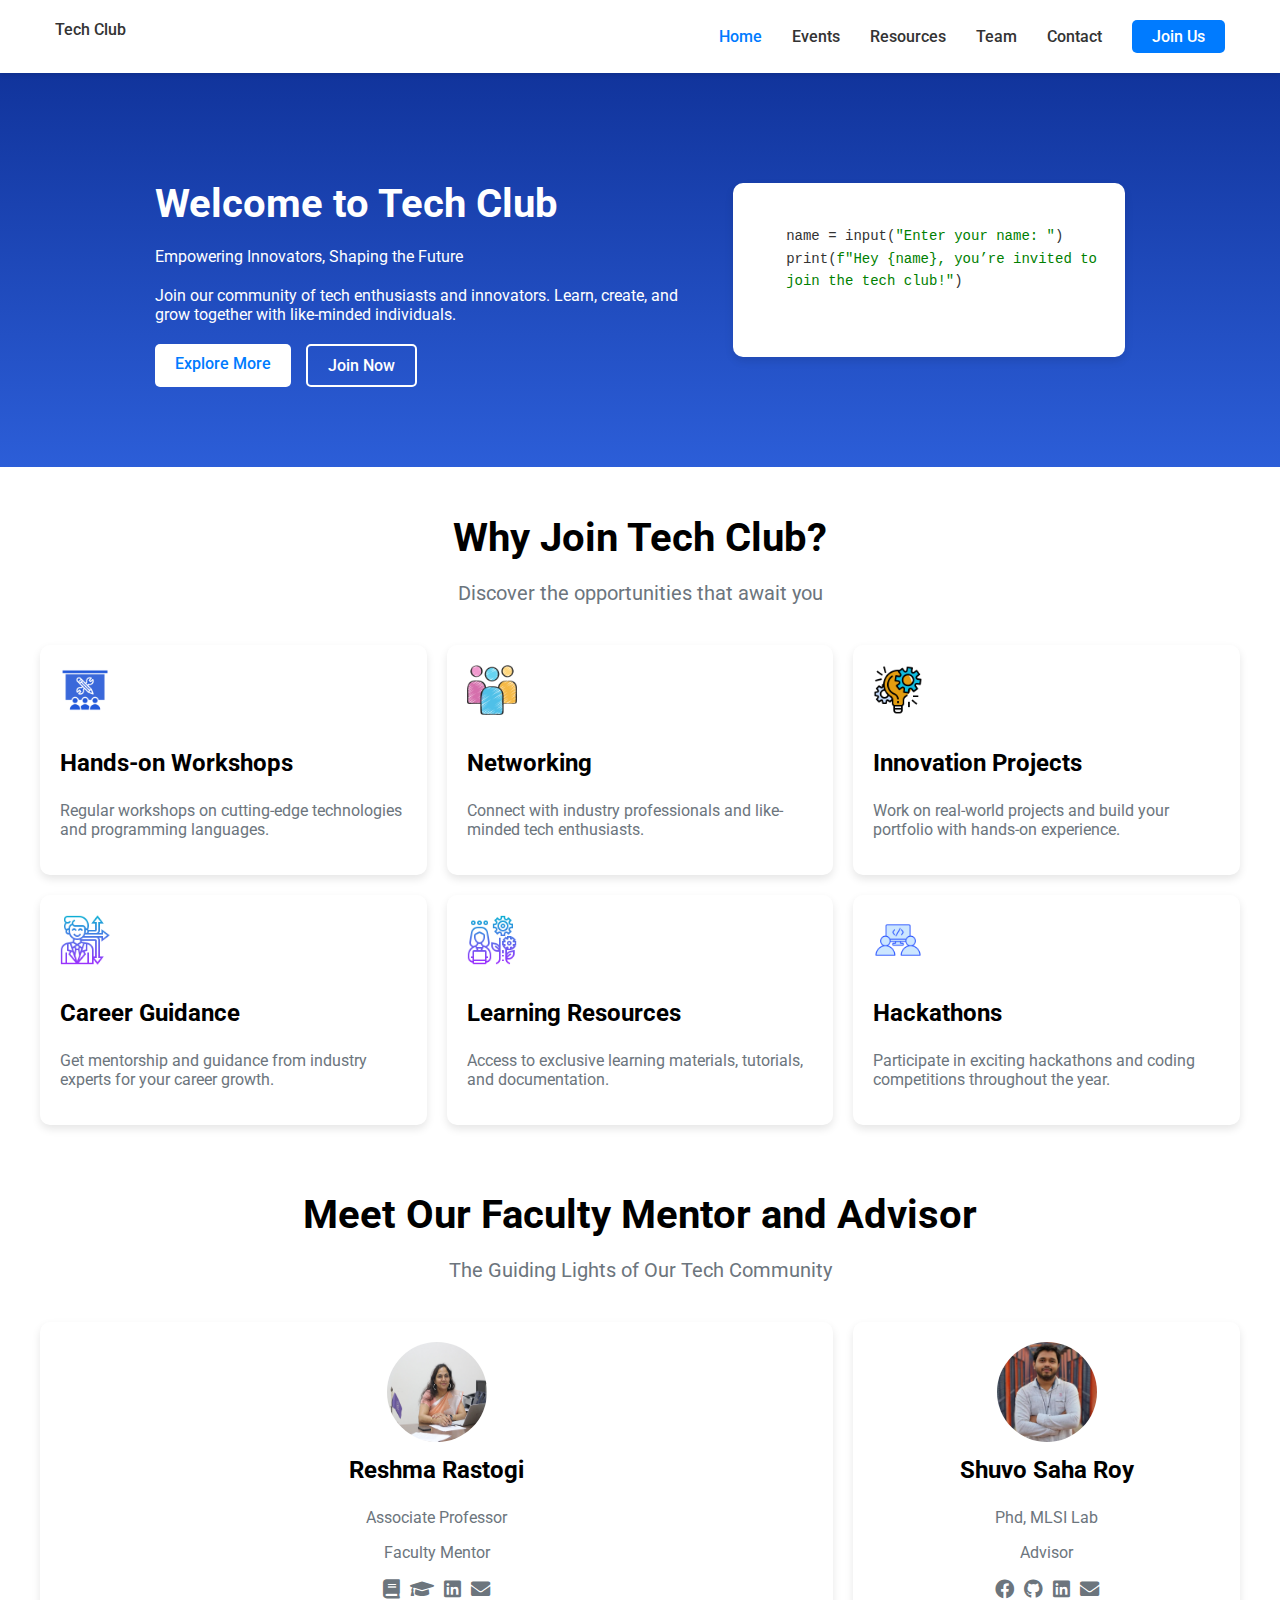
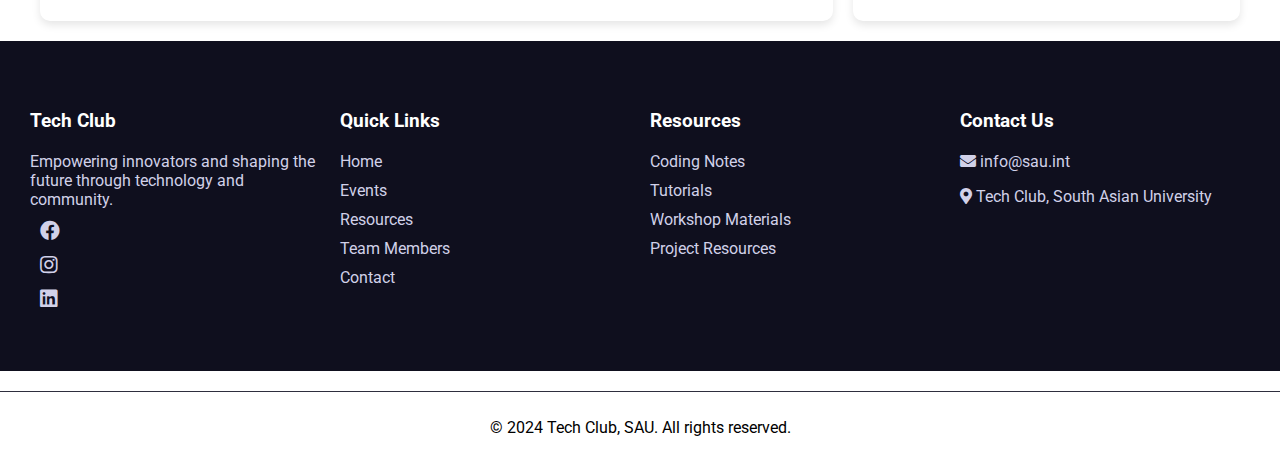
==== index.html @ a5a79796 "minor changes in index.html on 31dec24" ====
<!DOCTYPE html>
<html lang="en">
<head>
    <meta charset="UTF-8">
    <meta name="viewport" content="width=device-width, initial-scale=1.0">
    <title>Tech club</title>
    <link href="https://cdnjs.cloudflare.com/ajax/libs/font-awesome/5.15.3/css/all.min.css" rel="stylesheet"/>
    <link href="https://fonts.googleapis.com/css2?family=Roboto:wght@400;700&amp;display=swap" rel="stylesheet"/>
    <link rel="stylesheet" href="css/style.css">
    <link rel="stylesheet" href="css/index.css">
</head>
<body>

  <div class="navbar">
    <a class="logo" href="#">Tech Club</a>
    <button class="toggle-button">&#9776;</button>
    <div class="nav-links">
        <a href="index.html" class="active">Home</a>
        <a href="events.html">Events</a>
        <a href="https://sites.google.com/view/saubtech">Resources</a>
        <a href="team.html">Team </a>
        <a href="contactus.html">Contact</a>
        <a class="join-us" href="https://sau.int">Join Us</a>
    </div>
</div>

<div class="hero">
    <div class="hero-text">
        <h1>Welcome to Tech Club</h1>
        <p>Empowering Innovators, Shaping the Future</p>
        <p>Join our community of tech enthusiasts and innovators. Learn, create, and grow together with like-minded individuals.</p>
        <div class="buttons">
            <a class="explore-more" href="events.html">Explore More</a>
            <a class="join-now" href="https://sau.int">Join Now</a>
        </div>
    </div>
    <div class="code-container">
        <pre>
<code> 
    name = input(<span style="color: green;">"Enter your name: "</span>)
    print(<span style="color: green;">f"Hey {name}, you’re invited to 
    join the tech club!"</span>)
</code>
        </pre>
    </div>
</div>






<!--  Why join Tech club   -->
<div class="whyjoin">
  <h1 id="whyjoinh1">
   Why Join Tech Club?
  </h1>
  <p id="whyjoinp">
   Discover the opportunities that await you
  </p>
  <div class="card-grid">
   <div class="card">
    <img alt="Icon" height="40" src="assests/icons/vocational.png" width="40"/>
    <h3>
     Hands-on Workshops
    </h3>
    <p>
     Regular workshops on cutting-edge technologies and programming languages.
    </p>
   </div>
   <div class="card">
    <img alt="Icon" height="40" src="assests/icons/group_1550587.png" width="40"/>
    <h3>
     Networking
    </h3>
    <p>
     Connect with industry professionals and like-minded tech enthusiasts.
    </p>
   </div>
   <div class="card">
   
    <img alt="Icon" height="40" src= "assests/icons/innovation.png" width="40"/>
    <h3>
     Innovation Projects
    </h3>
    <p>
     Work on real-world projects and build your portfolio with hands-on experience.
    </p>
   </div>
   <div class="card">
    <img alt="Icon" height="40" src="assests/icons/careerdirection.png" width="40"/>
    <h3>
     Career Guidance
    </h3>
    <p>
     Get mentorship and guidance from industry experts for your career growth.
    </p>
   </div>
   <div class="card">
    <img alt="Icon" height="40" src="assests/icons/learningresourses.png" width="40"/>
    <h3>
     Learning Resources
    </h3>
    <p>
     Access to exclusive learning materials, tutorials, and documentation.
    </p>
   </div>
   <div class="card">
    <img alt="Icon" height="40" src="assests/icons/hackathons.png" width="40"/>
    <h3>
     Hackathons
    </h3>
    <p>
     Participate in exciting hackathons and coding competitions throughout the year.
    </p>
   </div>
  </div>
 </div>


 <div class="team">
    <h1 id="teamh1">
        Meet Our Faculty Mentor and Advisor
    </h1>
    <p id="teamp">
        The Guiding Lights of Our Tech Community
    </p>
    <div class="team-grid">
        <div class="faculty">
            <img src="assests/images/facultymentor.png" alt="faculty-mentor">
            <h3>Reshma Rastogi</h3>
            <p>Associate Professor</p>
            <p>Faculty Mentor</p>
            <div class="team-social-icons">
                <a href="https://ieeexplore.ieee.org/author/37086613294" target="_blank"><i class="fas fa-book"></i></a>
                <a href="https://scholar.google.co.in/citations?user=NqIkygEAAAAJ&hl=en" target="_blank"><i class="fas fa-graduation-cap"></i></a>
                <a href="https://www.linkedin.com/in/reshma-rastogi-nee-khemchandani-743716a/" target="_blank"><i class="fab fa-linkedin"></i></a>
                <a href="https://mail.google.com/mail/?view=cm&fs=1&to=reshma.khemchandani@sau.ac.in" target="_blank"><i class="fas fa-envelope"></i></a>

            </div>

        </div>
        <div class="advisor">
            <img src="assests/images/advisor1.jpeg" alt="advisors">
            <h3>Shuvo Saha Roy</h3>
            <p>Phd, MLSI Lab</p>
            <p>Advisor</p>
            <div class="team-social-icons">
                <a href="https://fb.com/ShuvoSahaRoy" target="_blank"><i class="fab fa-facebook"></i></a>
                <a href="https://github.com/ShuvoSahaRoy" target="_blank"><i class="fab fa-github"></i></a>
                <a href="https://www.linkedin.com/in/ShuvoSahaRoy" target="_blank"><i class="fab fa-linkedin"></i></a>
                <a href="https://mail.google.com/mail/?view=cm&fs=1&to=shuvosaha@students.sau.ac.in" target="_blank"><i class="fas fa-envelope"></i></a>

            </div>
        </div>
    </div>
</div>








<!--  footer   -->
<footer class="footer">
    <div>
        <h3>Tech Club</h3>
        <p>Empowering innovators and shaping the future through technology and community.</p>
        <div class="social-icons">
            <a href="https://sau.int"><i class="fab fa-facebook"></i></a>
            <a href="https://sau.int"><i class="fab fa-instagram"></i></a>
            <a href="https://sau.int"><i class="fab fa-linkedin"></i></a>
        </div>
    </div>
    <div>
        <h3>Quick Links</h3>
        <a href="index.html">Home</a>
        <a href="events.html">Events</a>
        <a href="https://sites.google.com/view/saubtech">Resources</a>
        <a href="team.html">Team Members</a>
        <a href="contactus.html">Contact</a>
    </div>
    <div>
        <h3>Resources</h3>
        <a href="https://github.com/methylDragon/coding-notes" target="_blank">Coding Notes</a>
        <a href="https://youtube.com/@mycodeschool" target="_blank">Tutorials</a>
        <a href="https://stackoverflow.com/" target="_blank">Workshop Materials</a>
        <a href="#" target="_blank">Project Resources</a>
    </div>
    <div>
        <h3>Contact Us</h3>
        <p><i class="fas fa-envelope"></i> info@sau.int</p>
        <p><i class="fas fa-map-marker-alt"></i> Tech Club, South Asian University</p>
    </div>
</footer>
<div class="footer-bottom">
    <p>© 2024 Tech Club, SAU. All rights reserved.</p>
</div>


<script src="javascript/script.js"></script>
</body>
</html>
---- css/style.css ----
body {
    margin: 0;
    font-family: 'Roboto', sans-serif;
    box-sizing: border-box;
}

/* Navbar */
.navbar {
    display: flex;
    justify-content: space-between;
    align-items:flex-start;
    padding: 20px 40px;
    background-color: white;
    box-shadow: 0 2px 4px rgba(0, 0, 0, 0.1);
    position: relative;
}
.navbar a {
    text-decoration: none;
    color: #333;
    margin: 0 15px;
    font-weight: 500;
}
.navbar .active {
    color: #007bff;
    display: block;
    background-color: white;
}

.navbar a.join-us {
    background-color: #007bff;
    color: white;
    padding: 7px 20px;
    border-radius: 5px;
   
}
.navbar .nav-links {
    display: flex;
    align-items: center;
    transition: max-height 0.3s ease-in-out;
}

.navbar .toggle-button {
    display: none;
    align-items: center;
    transition: max-height 0.3s ease-in-out;
    
}
.navbar .toggle-button .bar {
    display: none;
    background-color: transparent;
    border: none;
    cursor: pointer;
    font-size: 1.5rem;
    color: #333;
    position: absolute;
    top: 20px;
    right: 40px;
   
}
.navbar .toggle-button:focus {
    outline: none;
}

/* Hero Section */
.hero {
    background-image: linear-gradient(to top, #2C5ED8 0%, #11349c 100%);
    color: white;
    padding: 80px 20px;
    display: flex;
    justify-content: center; 
    align-items: center;
   gap: 20px; 
    flex-wrap: wrap;
}
.hero-text {
    max-width: 45%; 
    margin-bottom: 0;
}
.hero h1 {
    font-size: 2.5rem;
    margin-bottom: 20px;
}
.hero p {
    font-size: 1rem;
    margin-bottom: 20px;
}
.hero .buttons {
    display: flex;
    gap: 15px;
}
.hero .buttons a {
    text-decoration: none;
    padding: 10px 20px;
    border-radius: 5px;
    font-weight: 500;
    transition: background-color 0.3s ease;
}
.hero .buttons a.explore-more {
    background-color: white;
    color: #007bff;
}
.hero .buttons a.join-now {
    border: 2px solid white;
    color: white;
}
.hero .buttons a:hover {
    opacity: 0.9;
}

/* Code Container */
.code-container {
    background-color: white;
    color: #333;
    padding: 20px;
    border-radius: 10px;
    box-shadow: 0 4px 8px rgba(0, 0.1, 0, 0.1);
    max-width: 45%; 
    margin-top: 0;
    transition: background-color 0.3s ease;
    
}
.code-container pre {
    margin: 0;
    font-size: 14px;
    line-height: 1.6;
    overflow-x: auto;
}

.code-container :hover {
    background-color: #f8f9fa;
}


/* Why Join Section */
.whyjoin {
    max-width: 1200px;
    width: 100%;
    padding: 20px;
    margin: 0 auto; 
    text-align: center;
}

#whyjoinh1 {
    font-size: 2.5rem;
    font-weight: 700;
    margin-bottom: 10px;
   
}

#whyjoinp {
    font-size: 1.25rem;
    color: #6c757d;
    margin-bottom: 40px;
}

.card-grid {
    display: grid;
    grid-template-columns: repeat(3, 1fr); 
    gap: 20px;
     }

.card {

    background-color: #fff;
    border-radius: 10px;
    box-shadow: 0 4px 8px rgba(0, 0, 0, 0.1);
    padding: 20px;
    text-align: start;
    transition: transform 0.3s ease; 
}

.card img {
    width: 50px; 
    height: 50px;
    margin-bottom: 20px;
    transition: transform 0.3s ease;
}

.card h3 {
    font-size: 1.5rem;
    margin-top: 10px;
  transition: color 0.3s ease;
}

.card p {
    font-size: 1rem;
    color: #6c757d;
    transition: color 0.3s ease;
}

.card:hover {
    transform: translateY(-10px);
}

.card img:hover {
    transform: scale(1.1);
}

.card h3:hover,
.card p:hover {
    color: #007bff;
}





/* Footer */

.footer {
    background-color: #0f0f1e;
    padding: 40px 20px;
    display: flex;
    flex-wrap: wrap;
    justify-content: space-between;
    align-items: flex-start;
}
.footer div {
    flex: 1;
    margin: 10px;
}
.footer h3 {
    color: #ffffff;
    margin-bottom: 20px;
}
.footer p, .footer a {
    color: #d1d1e9;
    text-decoration: none;
    margin-bottom: 10px;
    display: block;
}
.footer a:hover {
    text-decoration: underline;
}
.footer .social-icons a {
    margin-right: 10px;
    color: #d1d1e9;
    font-size: 20px;
}
.footer .social-icons a:hover {
    color: #ffffff;
}
.footer-bottom {
    text-align: center;
    padding: 10px;
    border-top: 1px solid #2e2e3e;
    margin-top: 20px;
}















/* Responsive Design */
@media (max-width: 1024px) {
    .hero {
        padding: 60px 20px;
    }
    .hero h1 {
        font-size: 2rem;
    }
    .hero-text {
        max-width: 100%; 
    }
    .code-container {
        max-width: 100%;
    }
}

@media (max-width: 768px) {
    .navbar {
        flex-direction: column;
        align-items: flex-center;
        padding: 20px;
    }
    .navbar .nav-links {
        flex-direction: column;
        width: 100%;
        align-items: flex-start;
        max-height: 0;
        overflow: hidden;
    }
    .navbar a {
        margin: 10px 0;
    }

    .navbar .nav-links a {
        margin: 10px 0;
        width: 100%; 
        text-align: left; 
        padding: 10px 0;
    }


    .navbar .toggle-button {
        display: block; 
    }

    .navbar .nav-links.open {
        max-height: 500px;
    }






    .hero {
        flex-direction: column; 
        text-align: center;
    }
    .hero h1 {
        font-size: 1.8rem;
    }
    .hero p {
        font-size: 1rem;
    }
    .buttons {
        flex-direction: column;
        gap: 10px;
    }
    .hero-text,
    .code-container {
        max-width: 100%; 
    }
    .footer {
        flex-direction:row;
        text-align: flex-start;
        justify-content: center;
    }
    .footer div {
        margin: 20px 0;
    }
}

@media (max-width: 480px) {
    .hero h1 {
        font-size: 1.5rem;
    }
    .hero p {
        font-size: 0.9rem;
    }
    .code-container pre {
        font-size: 12px;
    }
}

/* Responsive Design for Why Join Section */
@media (max-width: 768px) {
    .card-grid {
        grid-template-columns: 1fr; 
        gap: 20px; 
    }
}
---- css/index.css ----
.team{
  max-width: 1200px;
  width: 100%;
  padding: 20px;
  margin: 0 auto; 
  text-align: center;
}

#teamh1 {
  font-size: 2.5rem;
  font-weight: 700;
  margin-bottom: 10px;
}

#teamp {
  font-size: 1.25rem;
  color: #6c757d;
  margin-bottom: 40px;
}

.team-grid {
  display: grid;
  grid-template-columns: repeat(3, 1fr);
  gap: 20px;
 
}

.faculty{
  grid-column: span 2; 
  background-color: #fff;
  border-radius: 10px;
  box-shadow: 0 4px 8px rgba(0, 0, 0, 0.1);
  padding: 20px;
  text-align: center; 
  transition: transform 0.3s ease;
}

.advisor{
  background-color: #fff;
  border-radius: 10px;
  box-shadow: 0 4px 8px rgba(0, 0, 0, 0.1);
  padding: 20px;
  text-align: center; 
  transition: transform 0.3s ease;

}

.team-social-icons {
  margin-top: 10px;
  display: flex;
  justify-content: center;
  gap: 10px;
}

.team-social-icons a {
  color: #6c757d;
  font-size: 1.2rem;
  transition: color 0.3s ease;
}

.team-social-icons a:hover {
  color: #007bff;
}

.faculty img,
.advisor img {
  width: 100px;
  height: 100px;
  border-radius: 50%;
  transition: transform 0.3s ease;
}

.faculty h3,
.advisor h3 {
  font-size: 1.5rem;
  margin-top: 10px;
  transition: color 0.3s ease;
}

.faculty p,
.advisor p {
  color: #6c757d;
  font-size: 1rem;
  transition: color 0.3s ease;
}

.faculty:hover,
.advisor:hover {
  transform: translateY(-10px);
}

.advisor img:hover,
.faculty img:hover {
  transform: scale(1.1);
}

.advisor h3:hover,
.faculty h3:hover {
  color: #007bff;
}
.advisor p:hover,
.faculty :hover {
  color: #007bff;
}

.fas.fa-envelope:before {
  content: "\f0e0"; }

@media (max-width: 768px) {
  .team-grid {
      grid-template-columns: repeat(1, 1fr);
  }

  .faculty {
      grid-column: span 2;
  }
}

@media (max-width: 480px) {
  .team-grid {
      grid-template-columns: 1fr;
  }

  .faculty {
      grid-column: span 1;
  }
}
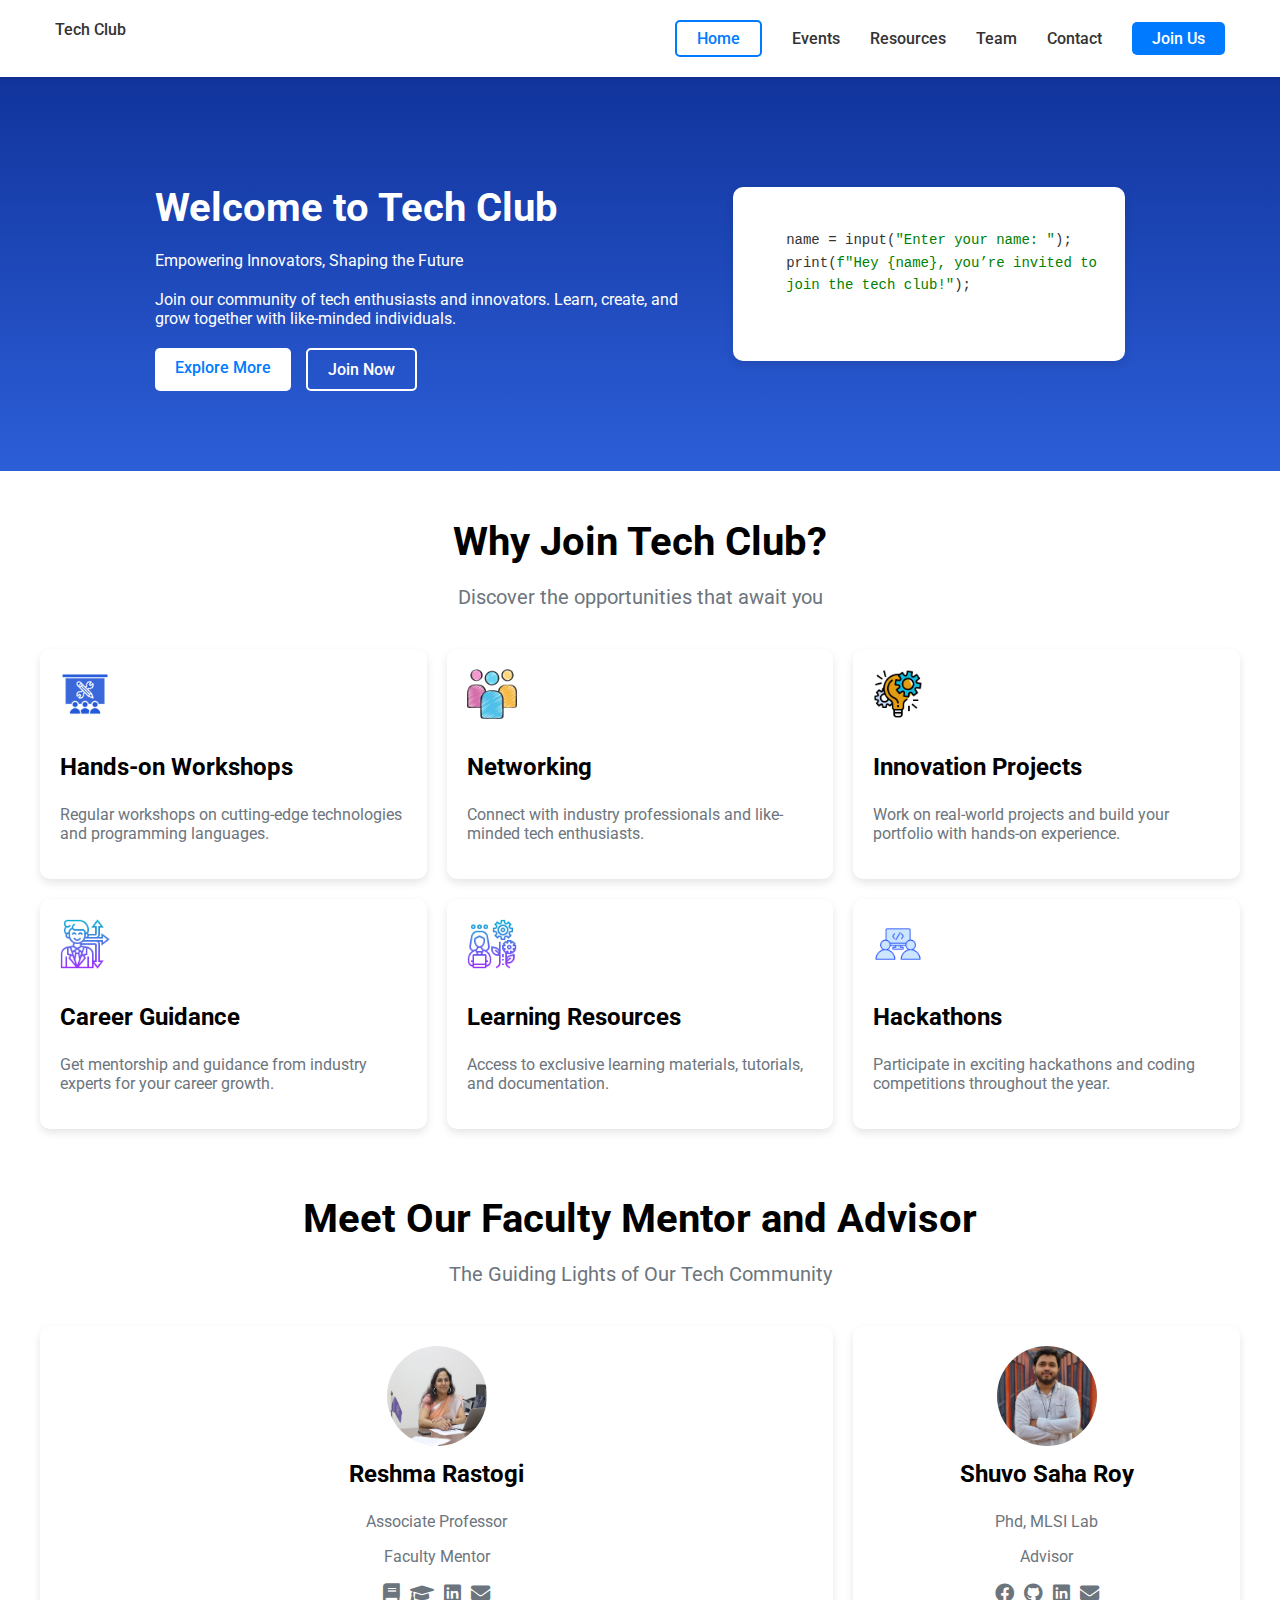
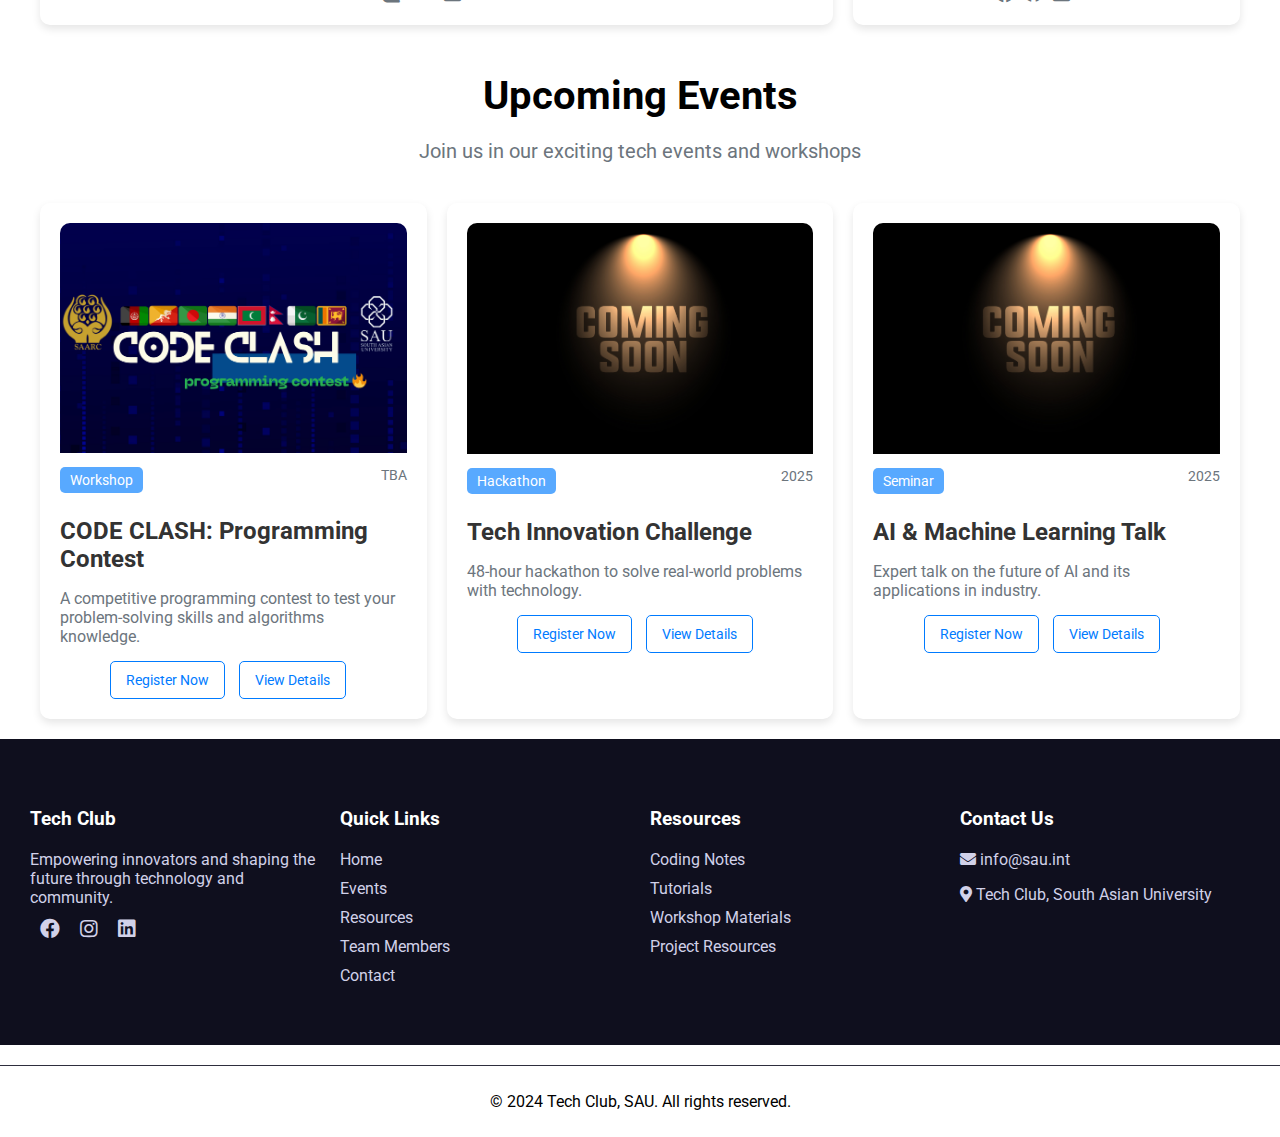
==== commit 24e170c6: "update events page" ====
--- a/index.html
+++ b/index.html
@@ -37,9 +37,9 @@
     <div class="code-container">
         <pre>
 <code> 
-    name = input(<span style="color: green;">"Enter your name: "</span>)
+    name = input(<span style="color: green;">"Enter your name: "</span>);
     print(<span style="color: green;">f"Hey {name}, you’re invited to 
-    join the tech club!"</span>)
+    join the tech club!"</span>);
 </code>
         </pre>
     </div>
@@ -60,7 +60,7 @@
   </p>
   <div class="card-grid">
    <div class="card">
-    <img alt="Icon" height="40" src="assests/icons/vocational.png" width="40"/>
+    <img alt="Icon" height="40" src="assets/icons/vocational.png" width="40"/>
     <h3>
      Hands-on Workshops
     </h3>
@@ -69,7 +69,7 @@
     </p>
    </div>
    <div class="card">
-    <img alt="Icon" height="40" src="assests/icons/group_1550587.png" width="40"/>
+    <img alt="Icon" height="40" src="assets/icons/group_1550587.png" width="40"/>
     <h3>
      Networking
     </h3>
@@ -79,7 +79,7 @@
    </div>
    <div class="card">
    
-    <img alt="Icon" height="40" src= "assests/icons/innovation.png" width="40"/>
+    <img alt="Icon" height="40" src= "assets/icons/innovation.png" width="40"/>
     <h3>
      Innovation Projects
     </h3>
@@ -88,7 +88,7 @@
     </p>
    </div>
    <div class="card">
-    <img alt="Icon" height="40" src="assests/icons/careerdirection.png" width="40"/>
+    <img alt="Icon" height="40" src="assets/icons/careerdirection.png" width="40"/>
     <h3>
      Career Guidance
     </h3>
@@ -97,7 +97,7 @@
     </p>
    </div>
    <div class="card">
-    <img alt="Icon" height="40" src="assests/icons/learningresourses.png" width="40"/>
+    <img alt="Icon" height="40" src="assets/icons/learningresourses.png" width="40"/>
     <h3>
      Learning Resources
     </h3>
@@ -106,7 +106,7 @@
     </p>
    </div>
    <div class="card">
-    <img alt="Icon" height="40" src="assests/icons/hackathons.png" width="40"/>
+    <img alt="Icon" height="40" src="assets/icons/hackathons.png" width="40"/>
     <h3>
      Hackathons
     </h3>
@@ -127,7 +127,7 @@
     </p>
     <div class="team-grid">
         <div class="faculty">
-            <img src="assests/images/facultymentor.png" alt="faculty-mentor">
+            <img src="assets/images/facultymentor.png" alt="faculty-mentor">
             <h3>Reshma Rastogi</h3>
             <p>Associate Professor</p>
             <p>Faculty Mentor</p>
@@ -141,7 +141,7 @@
 
         </div>
         <div class="advisor">
-            <img src="assests/images/advisor1.jpeg" alt="advisors">
+            <img src="assets/images/advisor1.jpeg" alt="advisors">
             <h3>Shuvo Saha Roy</h3>
             <p>Phd, MLSI Lab</p>
             <p>Advisor</p>
@@ -158,6 +158,67 @@
 
 
 
+<div class="event">
+    <h1 id="event-h1">Upcoming Events</h1>
+    <p id="event-p">Join us in our exciting tech events and workshops</p>
+  
+    <div class="event-grid">
+      <!-- Event 1 -->
+      <div class="event-card">
+        <img src="assets/images/event-codeclash.png" alt="Web Development Bootcamp">
+        <div class="event-content">
+          <div class="tags">
+            <span class="tag">Workshop</span>
+            <span class="date">TBA</span>
+          </div>
+          <h3>CODE CLASH: Programming Contest </h3>
+          <p>
+            A competitive programming contest to test your problem-solving skills and algorithms knowledge.
+          </p>
+          <div class="event-buttons">
+            <a href="#" class="register">Register Now</a>
+            <a href="#" class="learn-more">View Details</a>
+          </div>
+        </div>
+      </div>
+  
+      <!-- Event 2 -->
+      <div class="event-card">
+        <img src="assets/images/8562878_25515.jpg" alt="Tech Innovation Challenge">
+        <div class="event-content">
+          <div class="tags">
+            <span class="tag">Hackathon</span>
+            <span class="date">2025</span>
+          </div>
+          <h3>Tech Innovation Challenge</h3>
+          <p>48-hour hackathon to solve real-world problems with technology.</p>
+          <div class="event-buttons">
+            <a href="#" class="register">Register Now</a>
+            <a href="#" class="learn-more">View Details</a>
+          </div>
+        </div>
+      </div>
+  
+      <!-- Event 3 -->
+      <div class="event-card">
+        <img src="assets/images/8562878_25515.jpg" alt="AI & Machine Learning Talk">
+        <div class="event-content">
+          <div class="tags">
+            <span class="tag">Seminar</span>
+            <span class="date">2025</span>
+          </div>
+          <h3>AI & Machine Learning Talk</h3>
+          <p>Expert talk on the future of AI and its applications in industry.</p>
+          <div class="event-buttons">
+            <a href="#" class="register">Register Now</a>
+            <a href="#" class="learn-more">View Details</a>
+          </div>
+        </div>
+      </div>
+    </div>
+    </div>
+
+
 
 
 
--- a/css/style.css
+++ b/css/style.css
@@ -22,8 +22,20 @@
 }
 .navbar .active {
     color: #007bff;
+    border-radius: 5px;
+    padding: 7px 20px;
+    background-color: #f8f9fa;
+    border: #007bff 2px solid;
     display: block;
     background-color: white;
+    transition: transform 0.3s ease;
+}
+
+.navbar .active :hover {
+    color: #fff;
+
+    background-color: #007bff;
+    
 }
 
 .navbar a.join-us {
@@ -41,6 +53,7 @@
 
 .navbar .toggle-button {
     display: none;
+    
     align-items: center;
     transition: max-height 0.3s ease-in-out;
     
@@ -70,7 +83,7 @@
     justify-content: center; 
     align-items: center;
    gap: 20px; 
-    flex-wrap: wrap;
+    
 }
 .hero-text {
     max-width: 45%; 
@@ -232,6 +245,11 @@
 .footer a:hover {
     text-decoration: underline;
 }
+.footer .social-icons {
+    display: flex;
+    gap: 10px;
+    
+}
 .footer .social-icons a {
     margin-right: 10px;
     color: #d1d1e9;
@@ -279,16 +297,19 @@
 
 @media (max-width: 768px) {
     .navbar {
-        flex-direction: column;
-        align-items: flex-center;
+        
+        flex-direction: row;
+        align-items: center;
         padding: 20px;
     }
     .navbar .nav-links {
         flex-direction: column;
         width: 100%;
-        align-items: flex-start;
+        align-items: center;
+        justify-content: center;
         max-height: 0;
         overflow: hidden;
+        
     }
     .navbar a {
         margin: 10px 0;
@@ -297,13 +318,14 @@
     .navbar .nav-links a {
         margin: 10px 0;
         width: 100%; 
-        text-align: left; 
+        text-align: center; 
         padding: 10px 0;
     }
 
 
     .navbar .toggle-button {
         display: block; 
+        align-items: first baseline;
     }
 
     .navbar .nav-links.open {
@@ -333,16 +355,30 @@
     .code-container {
         max-width: 100%; 
     }
+
+    .card-grid {
+        grid-template-columns: 1fr; 
+        gap: 20px; 
+    }
+
+
     .footer {
-        flex-direction:row;
-        text-align: flex-start;
+        flex-direction:column;
+        text-align: center;
         justify-content: center;
-    }
+        align-items: center;
+
+    }
+    .footer .social-icons {
+        justify-content: center;
+    }
+
     .footer div {
         margin: 20px 0;
-    }
-}
-
+        
+    }
+}
+/*
 @media (max-width: 480px) {
     .hero h1 {
         font-size: 1.5rem;
@@ -355,10 +391,4 @@
     }
 }
 
-/* Responsive Design for Why Join Section */
-@media (max-width: 768px) {
-    .card-grid {
-        grid-template-columns: 1fr; 
-        gap: 20px; 
-    }
-}
+
--- a/css/index.css
+++ b/css/index.css
@@ -124,4 +124,230 @@
   .faculty {
       grid-column: span 1;
   }
-}+}
+
+
+
+
+
+
+
+
+
+
+
+
+
+
+
+
+
+
+
+
+/* events */
+
+
+.event{
+  max-width: 1200px;
+  
+  /* padding: 20px; */
+  margin: 0 auto;
+  text-align: center;
+  padding-bottom: 20px;
+}
+
+#event-h1 {
+  font-size: 2.5rem;
+  font-weight: 700;
+  margin-bottom: 10px;
+}
+
+#event-p {
+  font-size: 1.25rem;
+  color: #6c757d;
+  margin-bottom: 40px;
+}
+
+.event-grid {
+  display: grid;
+  grid-template-columns: repeat(3, 1fr);
+  gap: 20px;
+}
+
+.event-card {
+  background-color: #fff;
+  border-radius: 10px;
+  box-shadow: 0 4px 8px rgba(0, 0, 0, 0.1);
+  padding: 20px; 
+  text-align: center;
+ 
+ 
+  transition: transform 0.3s ease;
+}
+
+.event-card img {
+ width: 100%;
+border-radius: 10px 10px 0 0;
+  transition: transform 0.3s ease;
+}
+
+.tags{
+  justify-content: space-between;
+  margin: 10px 0;
+  align-items: flex-start;
+  display: flex;
+}
+
+.tags .tag{
+  display: inline-block;
+  background-color: #58a9ff;
+  color: #fff;
+  padding: 5px 10px;
+  border-radius: 5px;
+  margin-right: 5px;
+  font-size: 0.875rem;
+  text-align: left;
+}
+
+.tags .date{
+  font-size: 0.875rem;
+  color: #6c757d;
+  text-align: right;
+}
+
+.event-card h3 {
+  font-size: 1.5rem;
+  color: #333;
+  margin-bottom: 10px;
+transition: color 0.3s ease;
+text-align: left;
+}
+
+.event-card p {
+  font-size: 1rem;
+  color: #6c757d;
+  margin-bottom: 15px;
+  transition: color 0.3s ease;
+  text-align: left;
+}
+
+.event-buttons a{
+  display: inline-block;
+  font-size: 0.875rem;
+  background-color: #fff;
+  color: #007bff;
+  text-align: flex-start;
+  
+  padding: 10px 15px;
+  border-radius: 5px;
+  border: #007bff 1px solid;
+  text-decoration: none;
+  margin-right: 10px;
+  transition: background-color 0.3s ease;
+
+}
+
+.event-buttons a:hover{
+  background-color: #007bff;
+  color: #fff;
+}
+
+.event-card:hover {
+  transform: translateY(-10px);
+}
+
+.event-card img:hover {
+  transform: scale(1.1);
+}
+
+.event-card h3:hover,
+.event-card p:hover{
+  color: #007bff;
+}
+
+@media (max-width: 1024px) {
+  .event-grid {
+    grid-template-columns: repeat(2, 1fr);
+    gap: 15px;
+  }
+
+  #event-h1 {
+    font-size: 2rem;
+  }
+
+  #event-p {
+    font-size: 1rem;
+  }
+
+  .event-card h3 {
+    font-size: 1.25rem;
+  }
+
+  .event-card p {
+    font-size: 0.9rem;
+  }
+
+  .event-buttons a {
+    font-size: 0.8rem;
+    padding: 8px 12px;
+  }
+}
+
+@media (max-width: 768px) {
+  .event-grid {
+    grid-template-columns: 1fr;
+  }
+
+  #event-h1 {
+    font-size: 1.8rem;
+  }
+
+  #event-p {
+    font-size: 0.9rem;
+  }
+
+  .event-card {
+    text-align: center;
+  }
+
+  .tags {
+    justify-content: center;
+  }
+
+  .event-card h3 {
+    font-size: 1.2rem;
+  }
+
+  .event-card p {
+    font-size: 0.85rem;
+  }
+
+  .event-buttons a {
+    font-size: 0.75rem;
+    padding: 6px 10px;
+  }
+}
+
+@media (max-width: 480px) {
+  #event-h1 {
+    font-size: 1.5rem;
+  }
+
+  #event-p {
+    font-size: 0.8rem;
+  }
+
+  .event-card h3 {
+    font-size: 1rem;
+  }
+
+  .event-card p {
+    font-size: 0.8rem;
+  }
+
+  .event-buttons a {
+    font-size: 0.7rem;
+    padding: 5px 8px;
+  }
+}
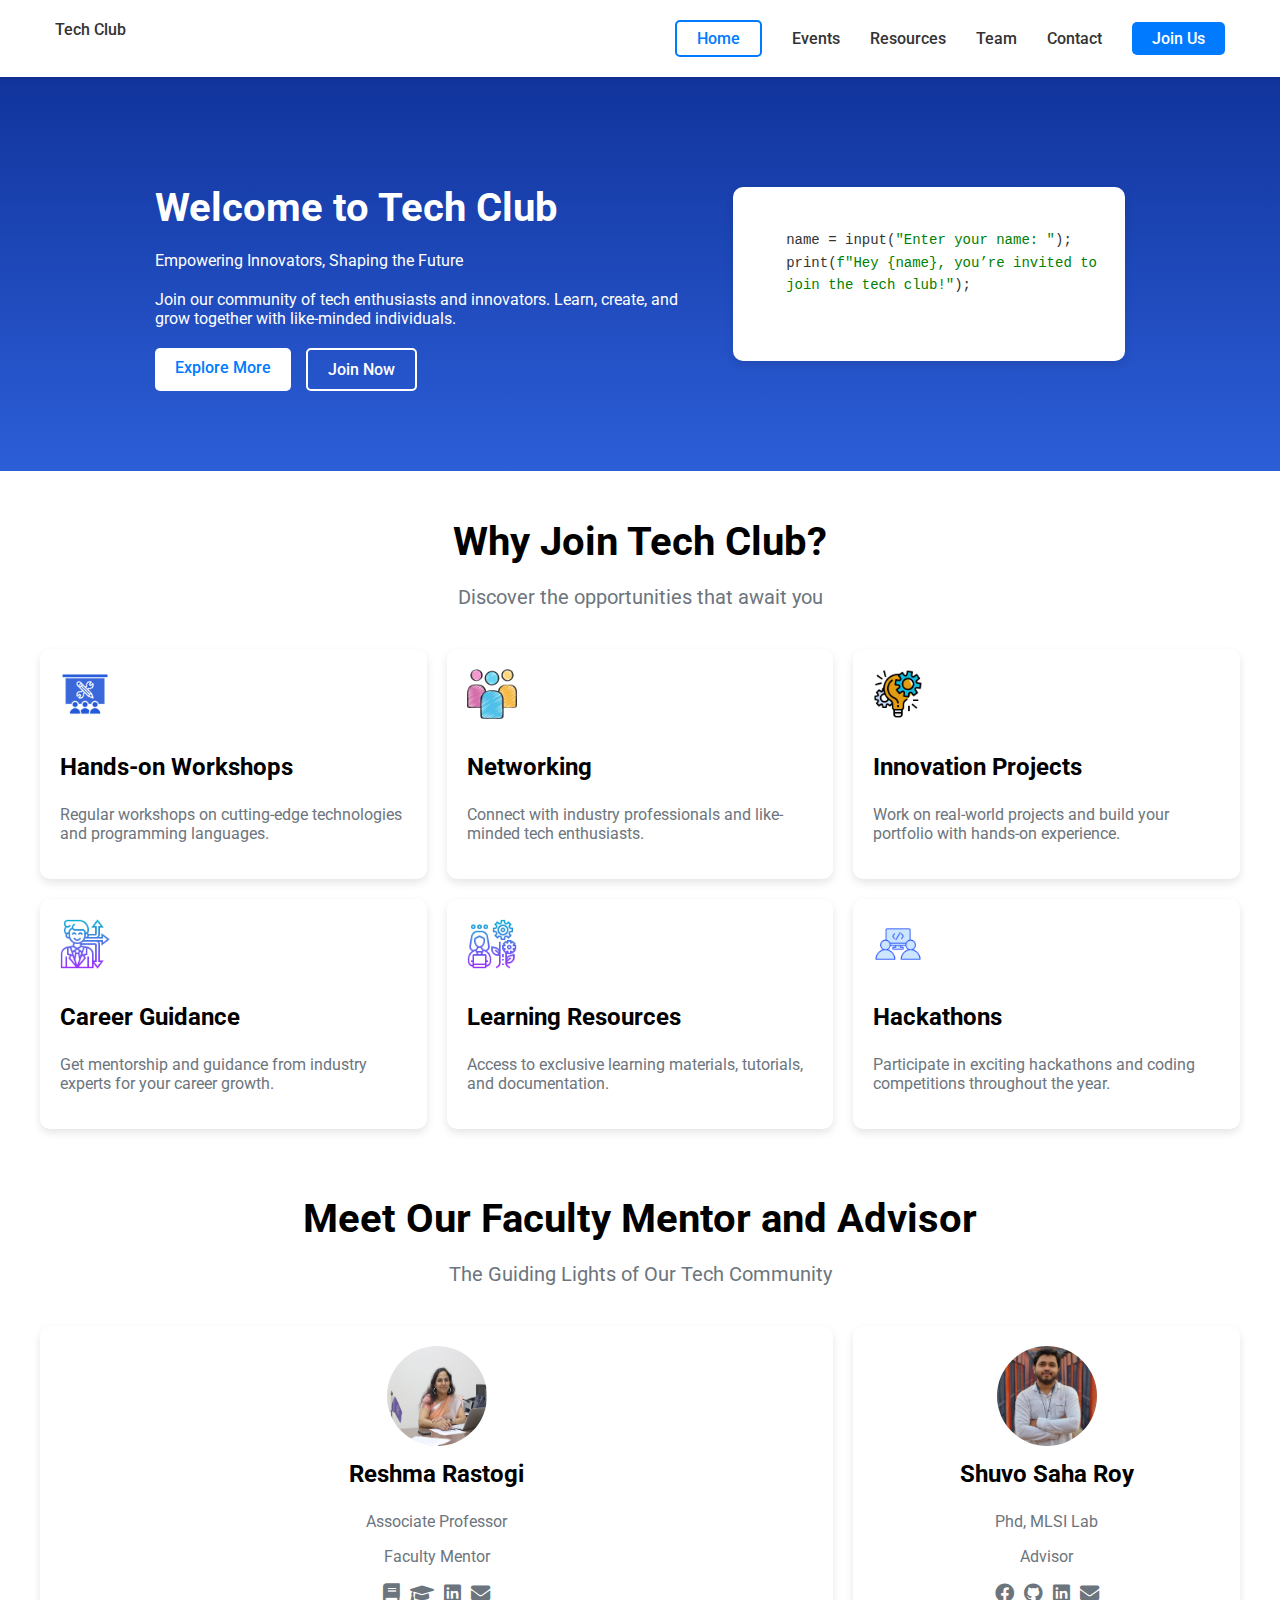
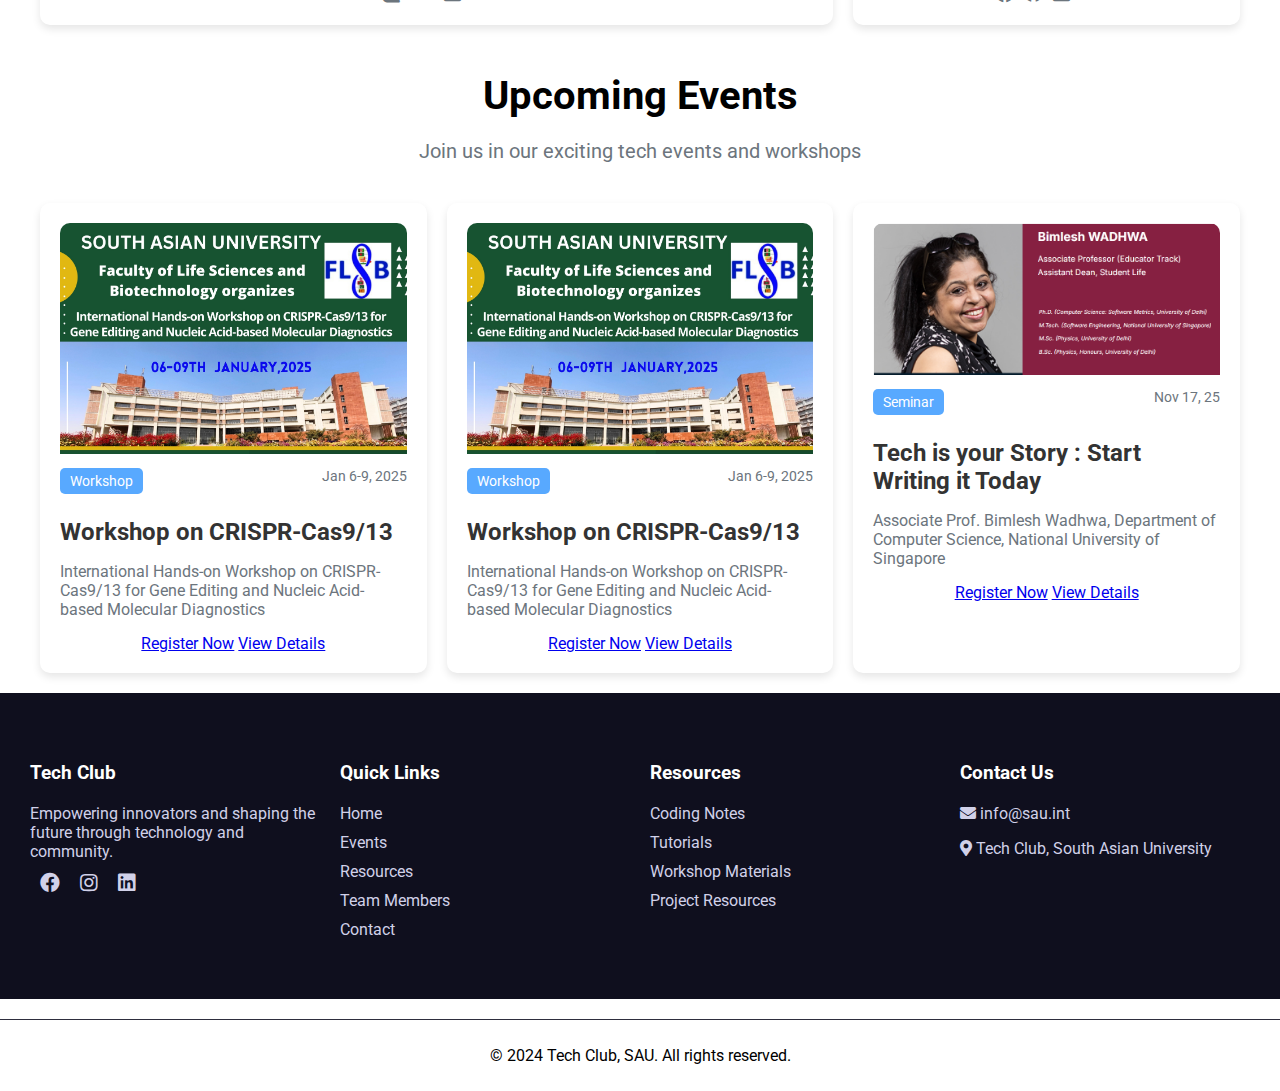
==== commit 98e4db7c: "Update index.html" ====
--- a/index.html
+++ b/index.html
@@ -17,10 +17,10 @@
     <div class="nav-links">
         <a href="index.html" class="active">Home</a>
         <a href="events.html">Events</a>
-        <a href="https://sites.google.com/view/saubtech">Resources</a>
+        <a href="https://sites.google.com/view/saubtech" target="_blank" >Resources</a>
         <a href="team.html">Team </a>
         <a href="contactus.html">Contact</a>
-        <a class="join-us" href="https://sau.int">Join Us</a>
+        <a class="join-us" target="_blank" href="https://sau.int">Join Us</a>
     </div>
 </div>
 
@@ -165,51 +165,49 @@
     <div class="event-grid">
       <!-- Event 1 -->
       <div class="event-card">
-        <img src="assets/images/event-codeclash.png" alt="Web Development Bootcamp">
+            <img src="assets/images/crispr2024.jpg" alt="crispr2024">
+            <div class="event-content">
+              <div class="tags">
+                <span class="tag">Workshop</span>
+                <span class="date">Jan 6-9, 2025</span>
+              </div>
+              <h3>Workshop on CRISPR-Cas9/13</h3>
+              <p>International Hands-on Workshop on CRISPR-Cas9/13 for Gene Editing and Nucleic Acid-based Molecular Diagnostics</p>
+              <div class="buttons">
+                <a target="_blank" href="https://www.onlinesbi.sbi/sbicollect/icollecthome.htm?saralID=-995938795&categoryName=International%20Workshop%20CRISPR%20-Cas9/13 " class="register">Register Now</a>
+                <a target="_blank" href="https://sau.int/wp-content/uploads/2024/11/crispr2024.pdf" class="learn-more">View Details</a>
+              </div>
+            </div>
+          </div>
+  
+      <!-- Event 2 -->
+      <div class="event-card">
+        <img src="assets/images/crispr2024.jpg" alt="crispr2024">
         <div class="event-content">
           <div class="tags">
             <span class="tag">Workshop</span>
-            <span class="date">TBA</span>
-          </div>
-          <h3>CODE CLASH: Programming Contest </h3>
-          <p>
-            A competitive programming contest to test your problem-solving skills and algorithms knowledge.
-          </p>
-          <div class="event-buttons">
-            <a href="#" class="register">Register Now</a>
-            <a href="#" class="learn-more">View Details</a>
-          </div>
-        </div>
-      </div>
-  
-      <!-- Event 2 -->
-      <div class="event-card">
-        <img src="assets/images/8562878_25515.jpg" alt="Tech Innovation Challenge">
-        <div class="event-content">
-          <div class="tags">
-            <span class="tag">Hackathon</span>
-            <span class="date">2025</span>
-          </div>
-          <h3>Tech Innovation Challenge</h3>
-          <p>48-hour hackathon to solve real-world problems with technology.</p>
-          <div class="event-buttons">
-            <a href="#" class="register">Register Now</a>
-            <a href="#" class="learn-more">View Details</a>
+            <span class="date">Jan 6-9, 2025</span>
+          </div>
+          <h3>Workshop on CRISPR-Cas9/13</h3>
+          <p>International Hands-on Workshop on CRISPR-Cas9/13 for Gene Editing and Nucleic Acid-based Molecular Diagnostics</p>
+          <div class="buttons">
+            <a target="_blank" href="https://www.onlinesbi.sbi/sbicollect/icollecthome.htm?saralID=-995938795&categoryName=International%20Workshop%20CRISPR%20-Cas9/13 " class="register">Register Now</a>
+            <a target="_blank" href="https://sau.int/wp-content/uploads/2024/11/crispr2024.pdf" class="learn-more">View Details</a>
           </div>
         </div>
       </div>
   
       <!-- Event 3 -->
       <div class="event-card">
-        <img src="assets/images/8562878_25515.jpg" alt="AI & Machine Learning Talk">
+        <img src="assets/images/bimlesh.png" alt="AI & Machine Learning Talk">
         <div class="event-content">
           <div class="tags">
             <span class="tag">Seminar</span>
-            <span class="date">2025</span>
-          </div>
-          <h3>AI & Machine Learning Talk</h3>
-          <p>Expert talk on the future of AI and its applications in industry.</p>
-          <div class="event-buttons">
+            <span class="date">Nov 17, 25</span>
+          </div>
+          <h3>Tech is your Story : Start Writing it Today</h3>
+          <p>Associate Prof. Bimlesh Wadhwa, Department of Computer Science, National University of Singapore</p>
+          <div class="buttons">
             <a href="#" class="register">Register Now</a>
             <a href="#" class="learn-more">View Details</a>
           </div>
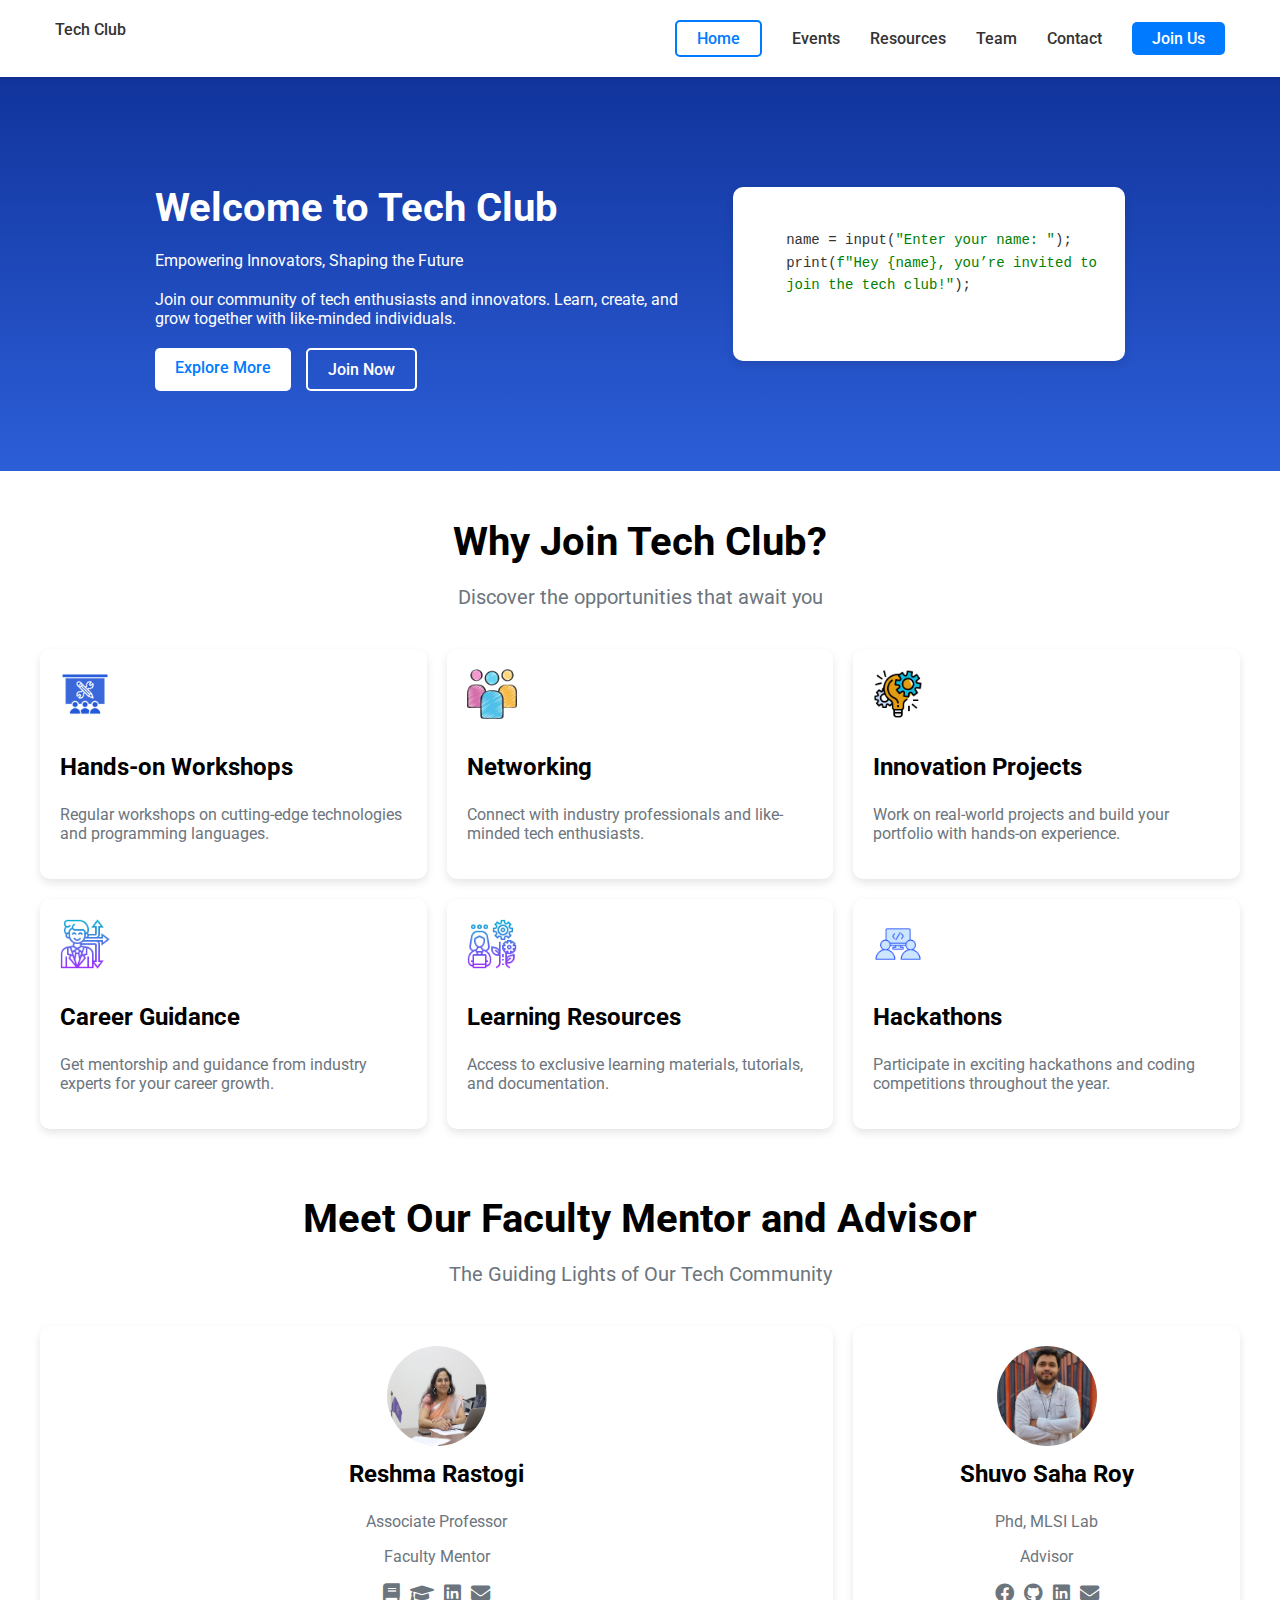
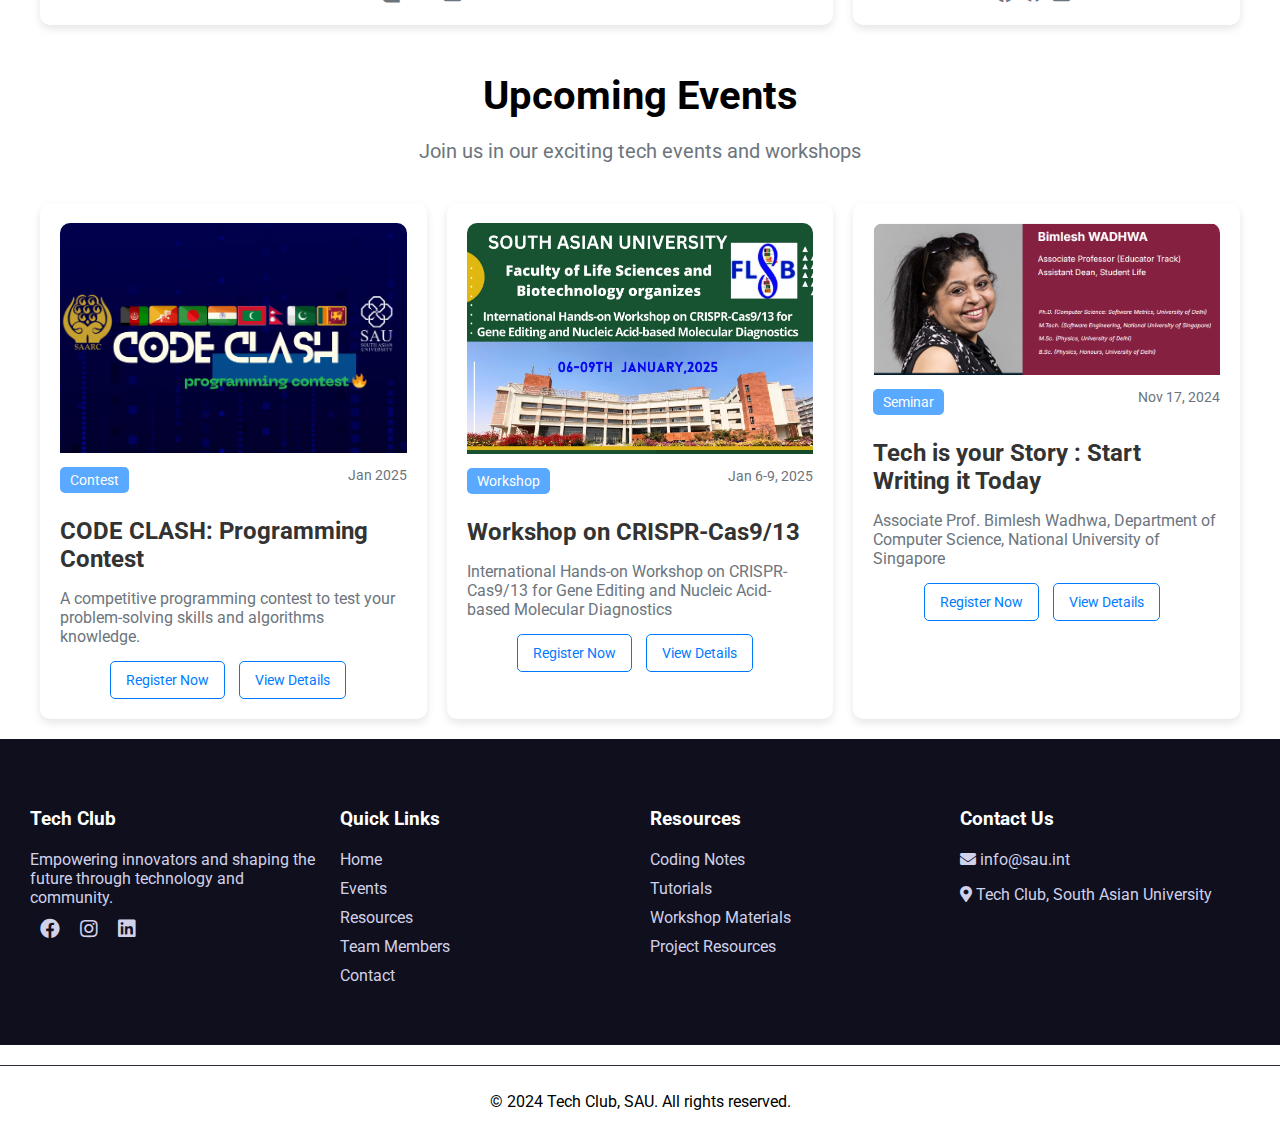
==== commit eea89a86: "udate event cards" ====
--- a/index.html
+++ b/index.html
@@ -165,20 +165,22 @@
     <div class="event-grid">
       <!-- Event 1 -->
       <div class="event-card">
-            <img src="assets/images/crispr2024.jpg" alt="crispr2024">
-            <div class="event-content">
-              <div class="tags">
-                <span class="tag">Workshop</span>
-                <span class="date">Jan 6-9, 2025</span>
-              </div>
-              <h3>Workshop on CRISPR-Cas9/13</h3>
-              <p>International Hands-on Workshop on CRISPR-Cas9/13 for Gene Editing and Nucleic Acid-based Molecular Diagnostics</p>
-              <div class="buttons">
-                <a target="_blank" href="https://www.onlinesbi.sbi/sbicollect/icollecthome.htm?saralID=-995938795&categoryName=International%20Workshop%20CRISPR%20-Cas9/13 " class="register">Register Now</a>
-                <a target="_blank" href="https://sau.int/wp-content/uploads/2024/11/crispr2024.pdf" class="learn-more">View Details</a>
-              </div>
-            </div>
-          </div>
+        <img src="assets/images/event-codeclash.png" alt="Web Development Bootcamp">
+        <div class="event-content">
+          <div class="tags">
+            <span class="tag">Contest</span>
+            <span class="date">Jan 2025</span>
+          </div>
+          <h3>CODE CLASH: Programming Contest </h3>
+          <p>
+            A competitive programming contest to test your problem-solving skills and algorithms knowledge.
+          </p>
+          <div class="event-buttons">
+            <a href="#" class="register">Register Now</a>
+            <a href="#" class="learn-more">View Details</a>
+          </div>
+        </div>
+      </div>
   
       <!-- Event 2 -->
       <div class="event-card">
@@ -190,7 +192,7 @@
           </div>
           <h3>Workshop on CRISPR-Cas9/13</h3>
           <p>International Hands-on Workshop on CRISPR-Cas9/13 for Gene Editing and Nucleic Acid-based Molecular Diagnostics</p>
-          <div class="buttons">
+          <div class="event-buttons">
             <a target="_blank" href="https://www.onlinesbi.sbi/sbicollect/icollecthome.htm?saralID=-995938795&categoryName=International%20Workshop%20CRISPR%20-Cas9/13 " class="register">Register Now</a>
             <a target="_blank" href="https://sau.int/wp-content/uploads/2024/11/crispr2024.pdf" class="learn-more">View Details</a>
           </div>
@@ -203,11 +205,11 @@
         <div class="event-content">
           <div class="tags">
             <span class="tag">Seminar</span>
-            <span class="date">Nov 17, 25</span>
+            <span class="date">Nov 17, 2024</span>
           </div>
           <h3>Tech is your Story : Start Writing it Today</h3>
           <p>Associate Prof. Bimlesh Wadhwa, Department of Computer Science, National University of Singapore</p>
-          <div class="buttons">
+          <div class="event-buttons">
             <a href="#" class="register">Register Now</a>
             <a href="#" class="learn-more">View Details</a>
           </div>
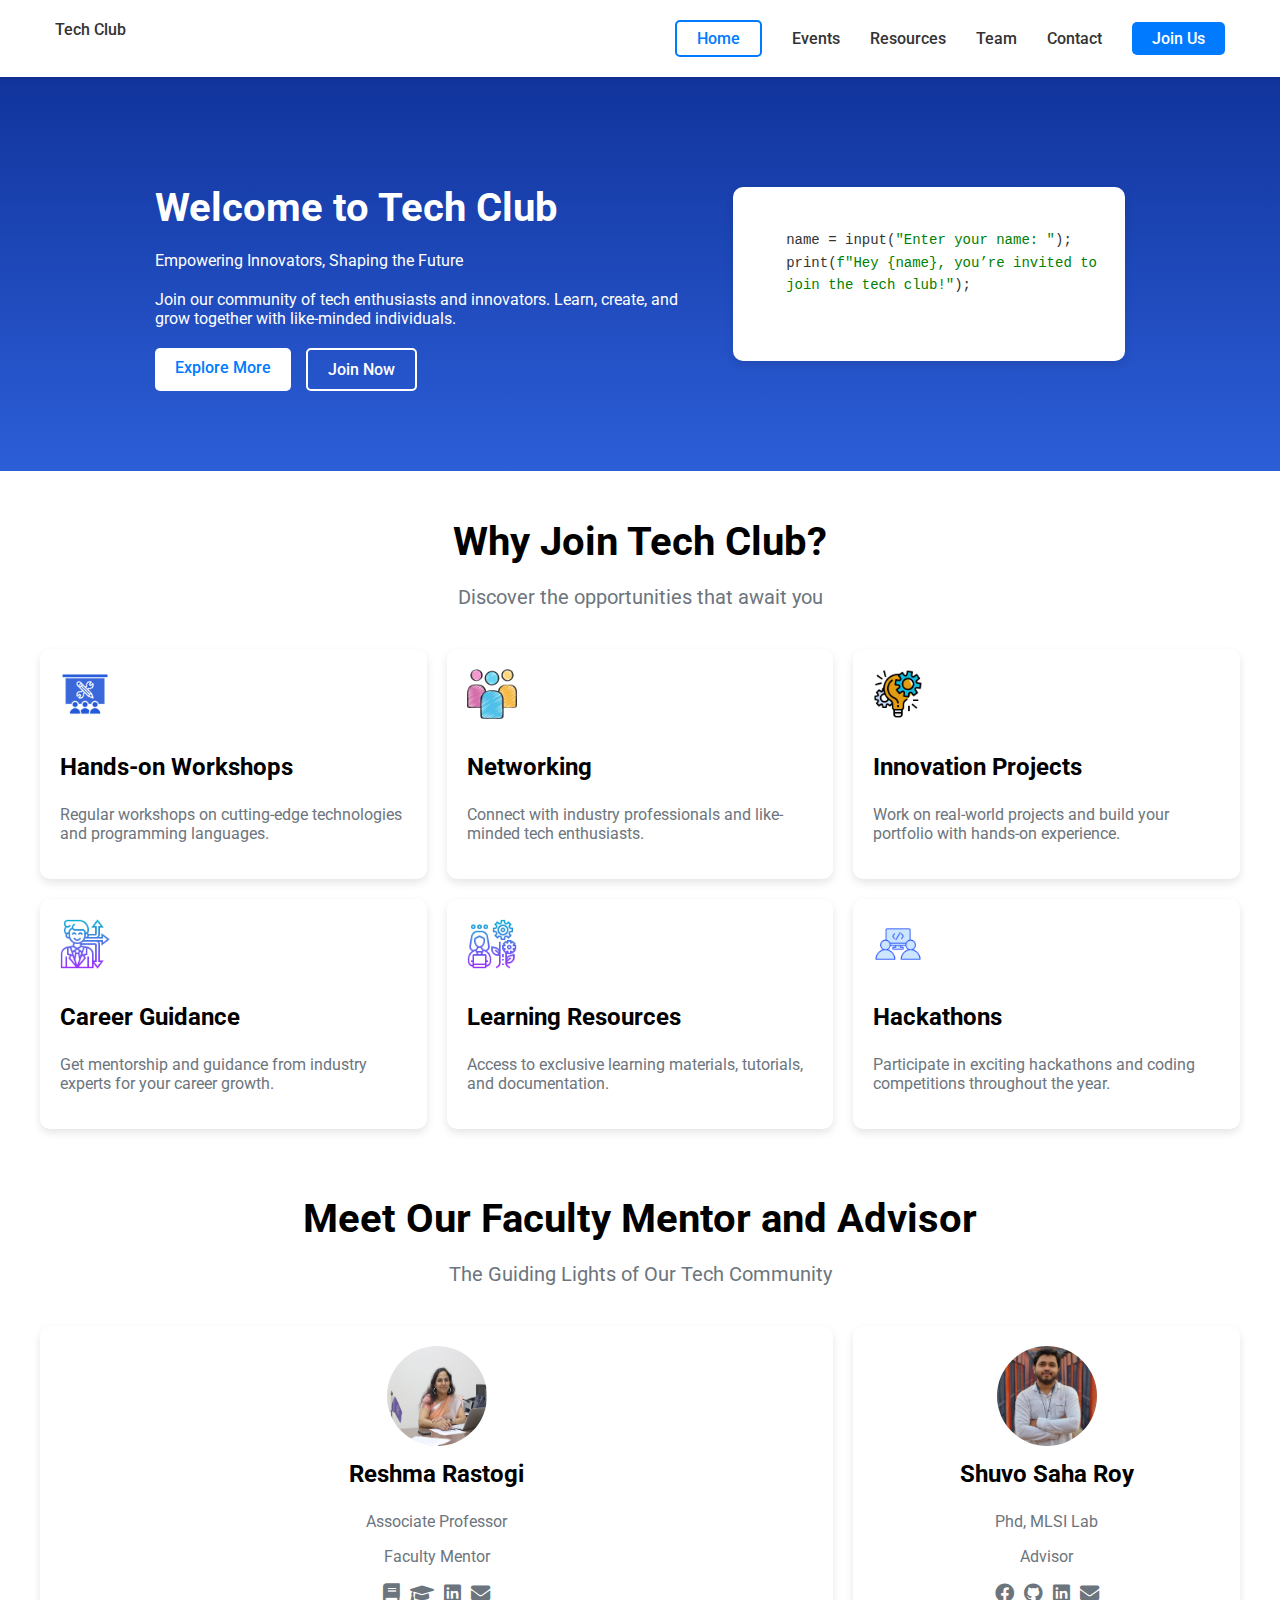
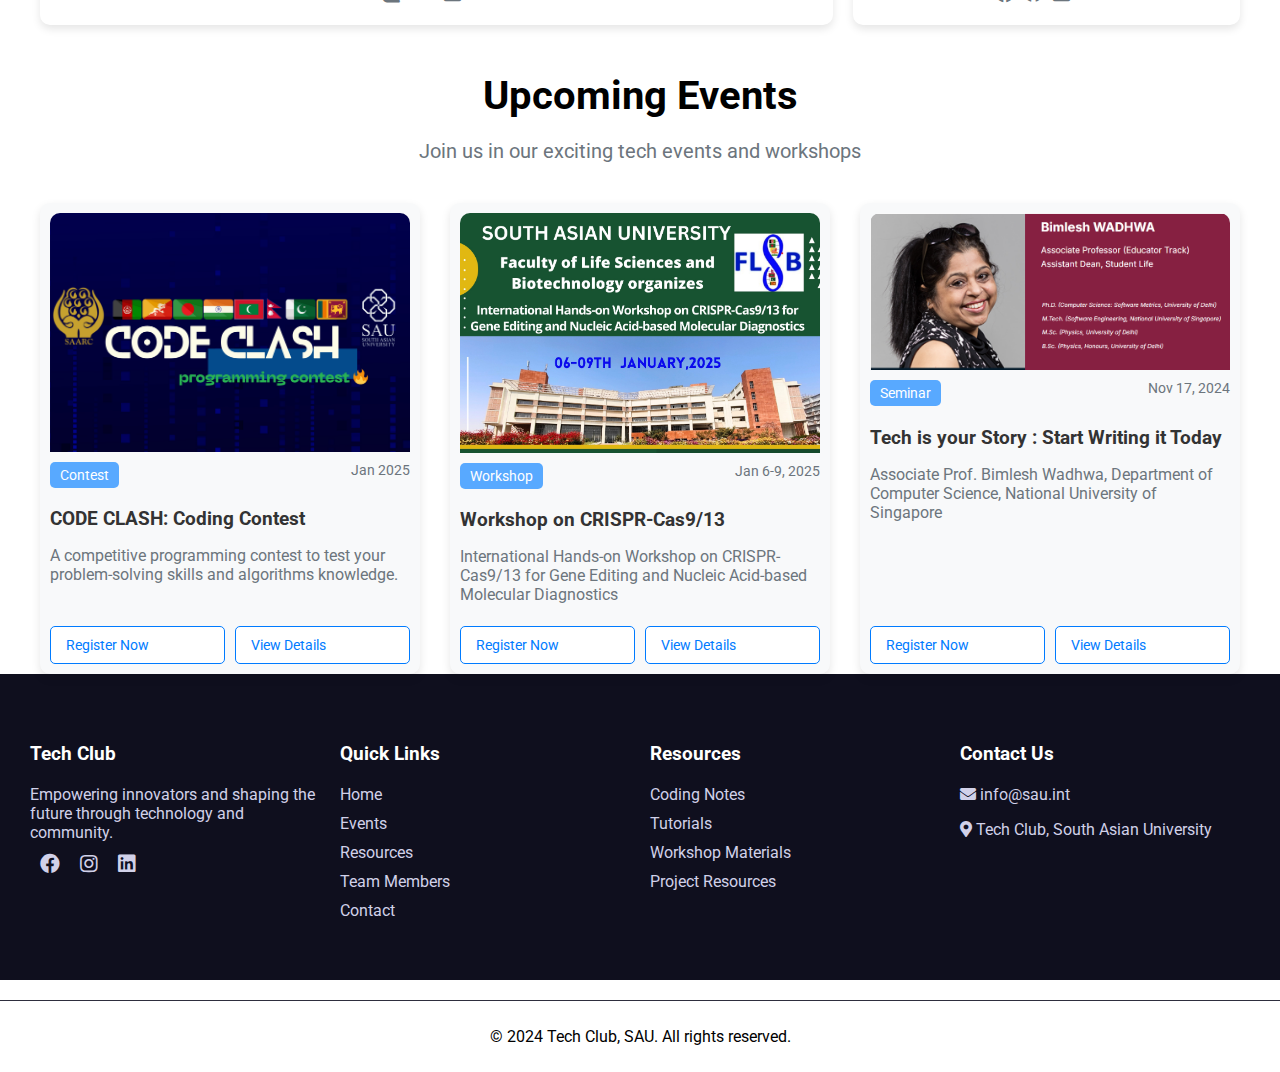
==== commit 102ceb19: "some minor changes in events style 1jan 2025" ====
--- a/index.html
+++ b/index.html
@@ -171,7 +171,7 @@
             <span class="tag">Contest</span>
             <span class="date">Jan 2025</span>
           </div>
-          <h3>CODE CLASH: Programming Contest </h3>
+          <h3>CODE CLASH: Coding Contest </h3>
           <p>
             A competitive programming contest to test your problem-solving skills and algorithms knowledge.
           </p>
--- a/css/index.css
+++ b/css/index.css
@@ -139,19 +139,8 @@
 
 
 
-
-
-
-
-
-
-/* events */
-
-
-.event{
+.event {
   max-width: 1200px;
-  
-  /* padding: 20px; */
   margin: 0 auto;
   text-align: center;
   padding-bottom: 20px;
@@ -172,34 +161,38 @@
 .event-grid {
   display: grid;
   grid-template-columns: repeat(3, 1fr);
-  gap: 20px;
+  gap: 30px; 
+  margin-top: 20px;
 }
 
 .event-card {
-  background-color: #fff;
+  display: flex;
+  flex-direction: column;
+  justify-content: flex-start; 
+  background-color: #f8f9fa;
   border-radius: 10px;
-  box-shadow: 0 4px 8px rgba(0, 0, 0, 0.1);
-  padding: 20px; 
-  text-align: center;
- 
- 
+  box-shadow: 0 4px 10px rgba(0, 0, 0, 0.1);
+  padding: 10px;
+  text-align: left;
+  height: 100%;
+  position: relative; 
   transition: transform 0.3s ease;
 }
 
 .event-card img {
- width: 100%;
-border-radius: 10px 10px 0 0;
-  transition: transform 0.3s ease;
-}
-
-.tags{
-  justify-content: space-between;
-  margin: 10px 0;
+  width: 100%;
+  border-radius: 10px 10px 0 0;
+  transition: transform 0.3s ease;
+}
+
+.tags {
+  margin: 10px 0 15px 0; 
   align-items: flex-start;
   display: flex;
-}
-
-.tags .tag{
+  justify-content: space-between;
+}
+
+.tags .tag {
   display: inline-block;
   background-color: #58a9ff;
   color: #fff;
@@ -207,48 +200,53 @@
   border-radius: 5px;
   margin-right: 5px;
   font-size: 0.875rem;
-  text-align: left;
-}
-
-.tags .date{
+}
+
+.tags .date {
   font-size: 0.875rem;
   color: #6c757d;
-  text-align: right;
 }
 
 .event-card h3 {
-  font-size: 1.5rem;
+  font-size: 1.2rem;
   color: #333;
   margin-bottom: 10px;
-transition: color 0.3s ease;
-text-align: left;
+  text-align: left;
+  transition: color 0.3s ease;
 }
 
 .event-card p {
   font-size: 1rem;
   color: #6c757d;
-  margin-bottom: 15px;
-  transition: color 0.3s ease;
+  margin-bottom: 40px;
   text-align: left;
-}
-
-.event-buttons a{
+  transition: color 0.3s ease;
+}
+
+.event-buttons {
+  display: flex;
+  gap: 10px;
+  position: absolute; 
+  bottom: 10px;
+  left: 10px;
+  right: 10px;
+  margin-top: 50px;
+}
+
+.event-buttons a {
+  flex: 1; 
   display: inline-block;
   font-size: 0.875rem;
   background-color: #fff;
   color: #007bff;
-  text-align: flex-start;
-  
   padding: 10px 15px;
   border-radius: 5px;
-  border: #007bff 1px solid;
+  border: 1px solid #007bff;
   text-decoration: none;
-  margin-right: 10px;
   transition: background-color 0.3s ease;
-
-}
-
-.event-buttons a:hover{
+}
+
+.event-buttons a:hover {
   background-color: #007bff;
   color: #fff;
 }
@@ -262,14 +260,15 @@
 }
 
 .event-card h3:hover,
-.event-card p:hover{
-  color: #007bff;
-}
-
+.event-card p:hover {
+  color: #007bff;
+}
+
+/* Responsive Styles */
 @media (max-width: 1024px) {
   .event-grid {
     grid-template-columns: repeat(2, 1fr);
-    gap: 15px;
+    gap: 20px;
   }
 
   #event-h1 {
@@ -297,6 +296,7 @@
 @media (max-width: 768px) {
   .event-grid {
     grid-template-columns: 1fr;
+    gap: 20px;
   }
 
   #event-h1 {
@@ -351,3 +351,5 @@
     padding: 5px 8px;
   }
 }
+
+
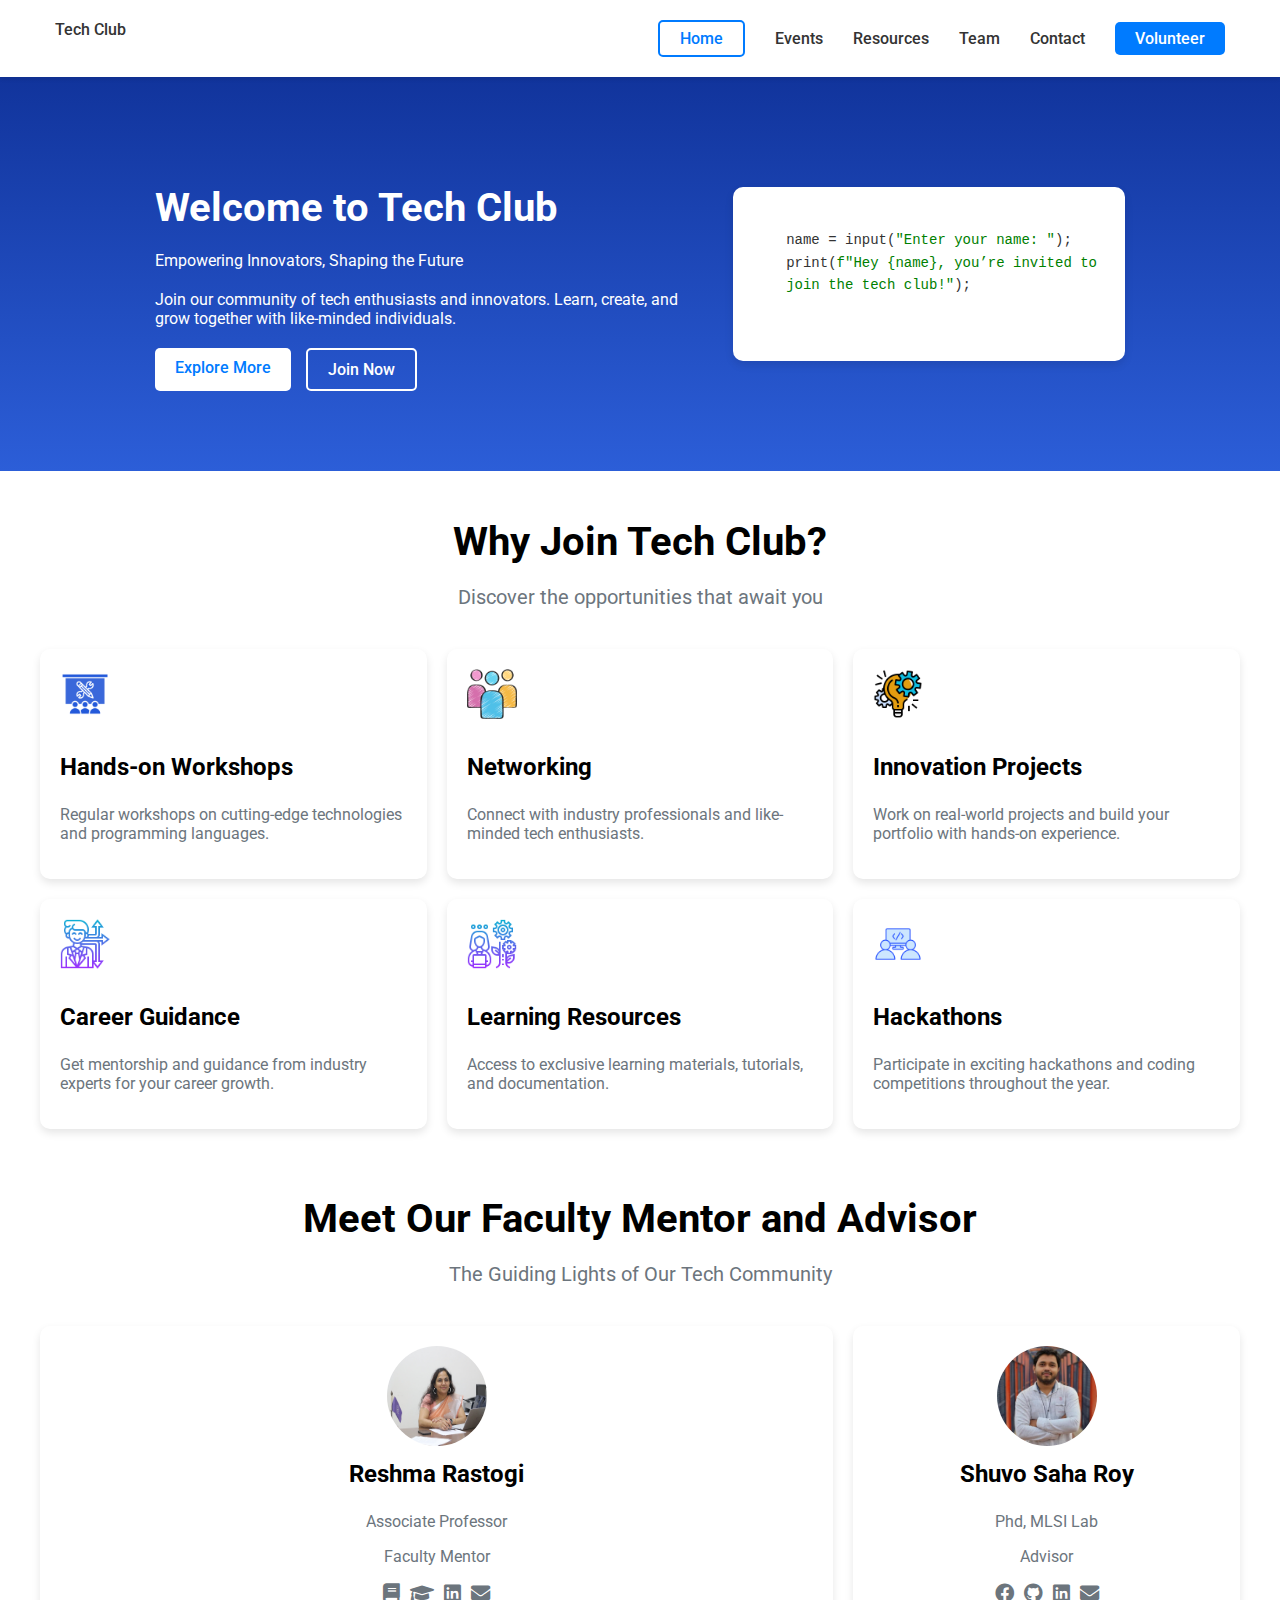
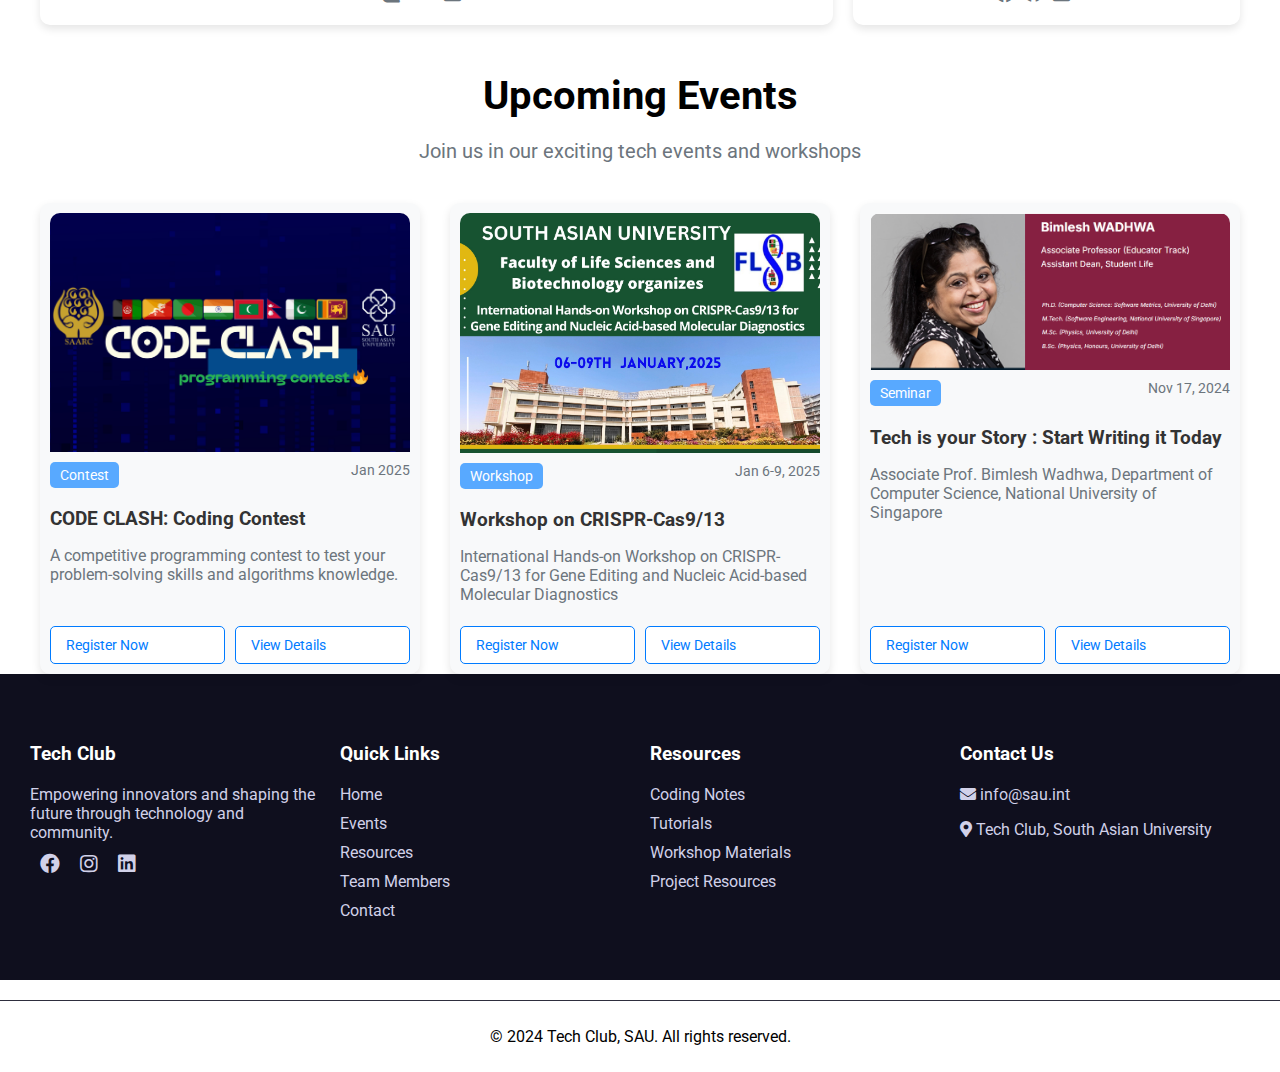
==== commit ceea0c9c: "adding volunteer with us  on 5th jan" ====
--- a/index.html
+++ b/index.html
@@ -20,7 +20,7 @@
         <a href="https://sites.google.com/view/saubtech" target="_blank" >Resources</a>
         <a href="team.html">Team </a>
         <a href="contactus.html">Contact</a>
-        <a class="join-us" target="_blank" href="https://sau.int">Join Us</a>
+        <a class="join-us" target="_blank" href="volunteer.html">Volunteer</a>
     </div>
 </div>
 
@@ -31,7 +31,7 @@
         <p>Join our community of tech enthusiasts and innovators. Learn, create, and grow together with like-minded individuals.</p>
         <div class="buttons">
             <a class="explore-more" href="events.html">Explore More</a>
-            <a class="join-now" href="https://sau.int">Join Now</a>
+            <a class="join-now" href="volunteer.html">Join Now</a>
         </div>
     </div>
     <div class="code-container">
--- a/css/style.css
+++ b/css/style.css
@@ -19,6 +19,7 @@
     color: #333;
     margin: 0 15px;
     font-weight: 500;
+    transition: colo;
 }
 .navbar .active {
     color: #007bff;
@@ -28,14 +29,18 @@
     border: #007bff 2px solid;
     display: block;
     background-color: white;
-    transition: transform 0.3s ease;
+    transition: background-color 0.3s ease;
 }
 
 .navbar .active :hover {
     color: #fff;
-
     background-color: #007bff;
     
+}
+
+.navbar a:hover {
+    color: #007bff;
+    transition: color 0.3s ease;
 }
 
 .navbar a.join-us {
@@ -298,17 +303,18 @@
 @media (max-width: 768px) {
     .navbar {
         
-        flex-direction: row;
+        flex-direction: column;
         align-items: center;
         padding: 20px;
     }
     .navbar .nav-links {
         flex-direction: column;
         width: 100%;
-        align-items: center;
+        align-items: flex-start;
         justify-content: center;
         max-height: 0;
         overflow: hidden;
+        padding: 5px;
         
     }
     .navbar a {
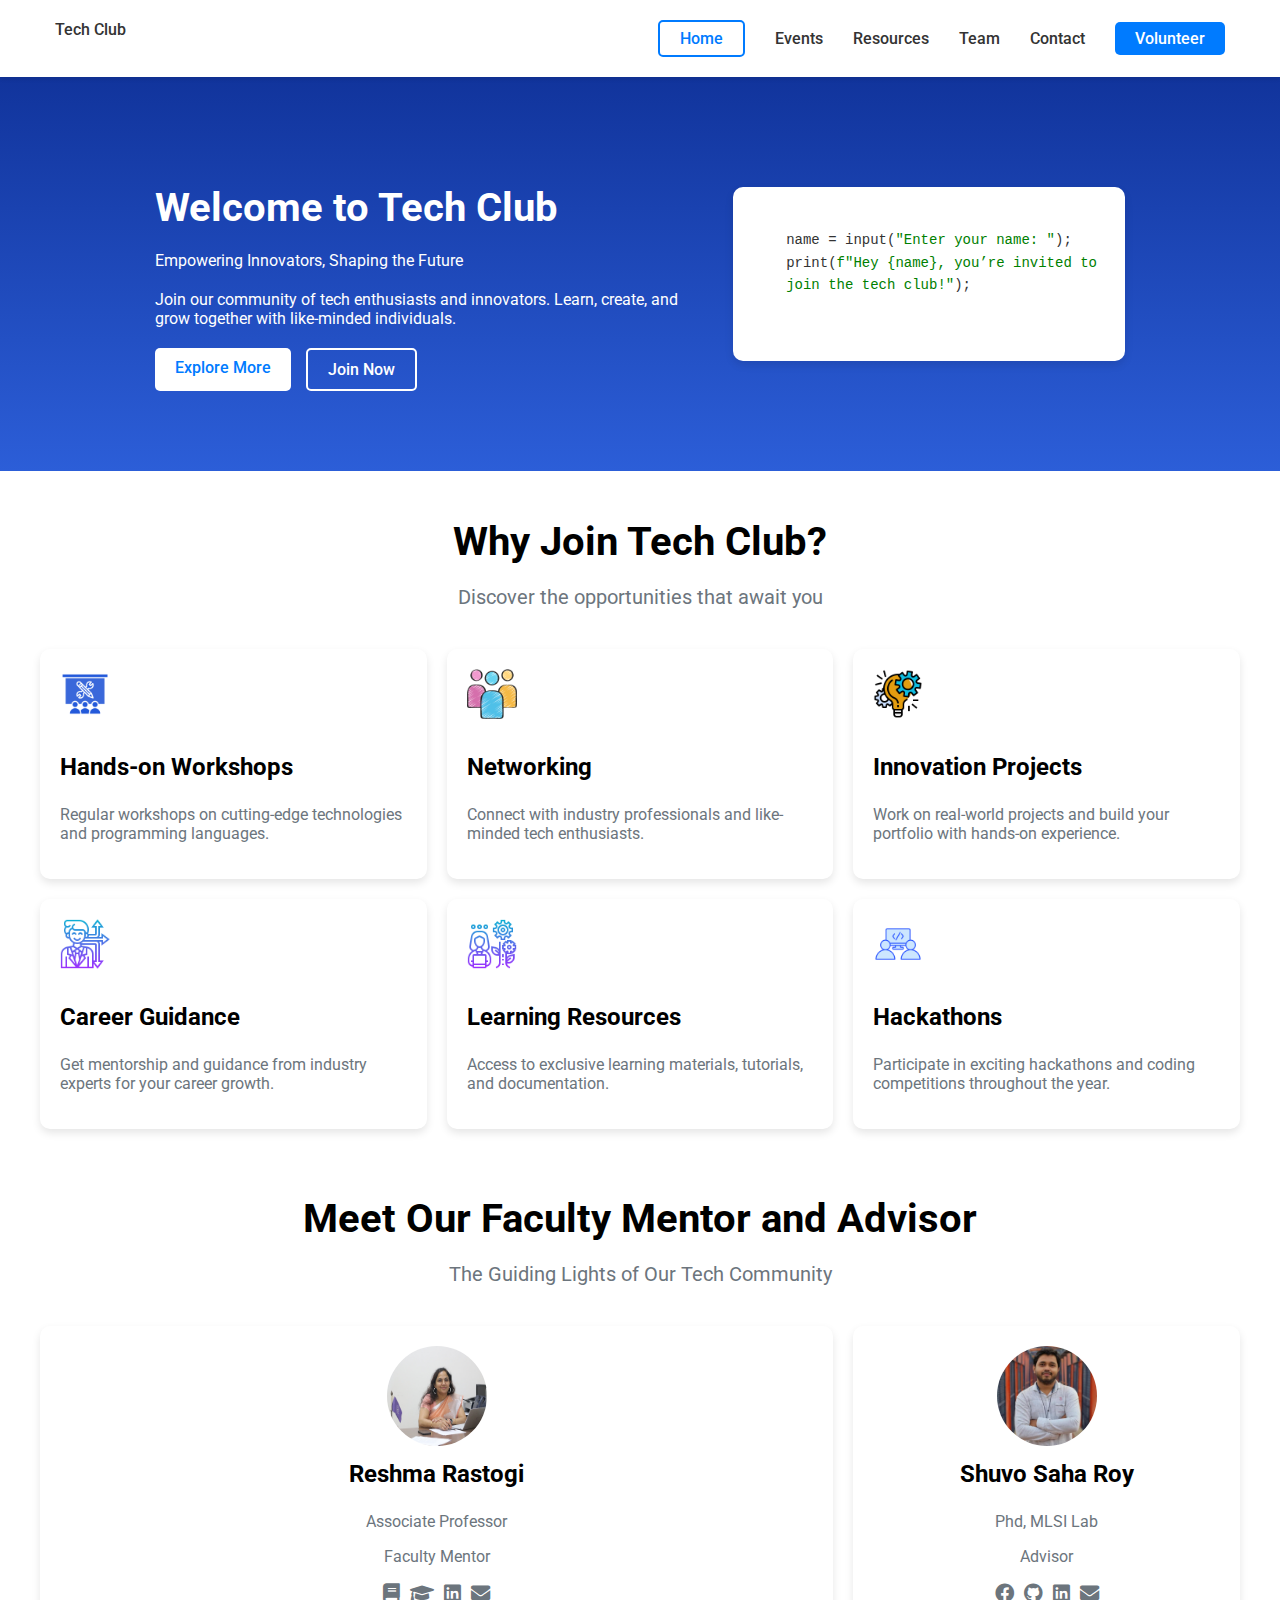
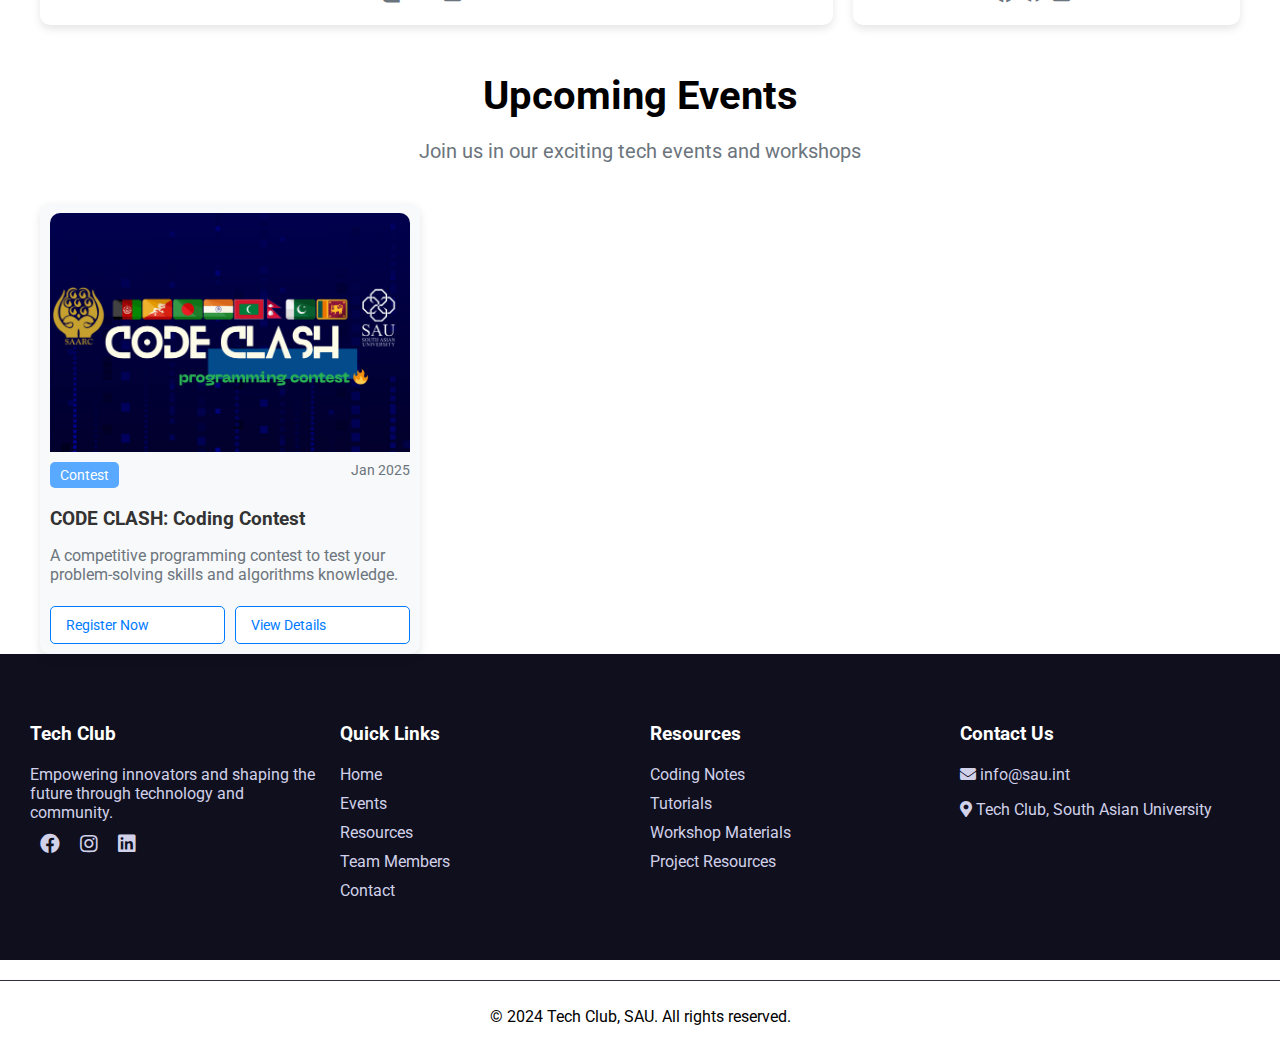
==== commit 28cd6b9c: "update event" ====
--- a/index.html
+++ b/index.html
@@ -182,7 +182,7 @@
         </div>
       </div>
   
-      <!-- Event 2 -->
+      <!-- 
       <div class="event-card">
         <img src="assets/images/crispr2024.jpg" alt="crispr2024">
         <div class="event-content">
@@ -199,7 +199,7 @@
         </div>
       </div>
   
-      <!-- Event 3 -->
+
       <div class="event-card">
         <img src="assets/images/bimlesh.png" alt="AI & Machine Learning Talk">
         <div class="event-content">
@@ -214,7 +214,7 @@
             <a href="#" class="learn-more">View Details</a>
           </div>
         </div>
-      </div>
+      </div> -->
     </div>
     </div>
 
